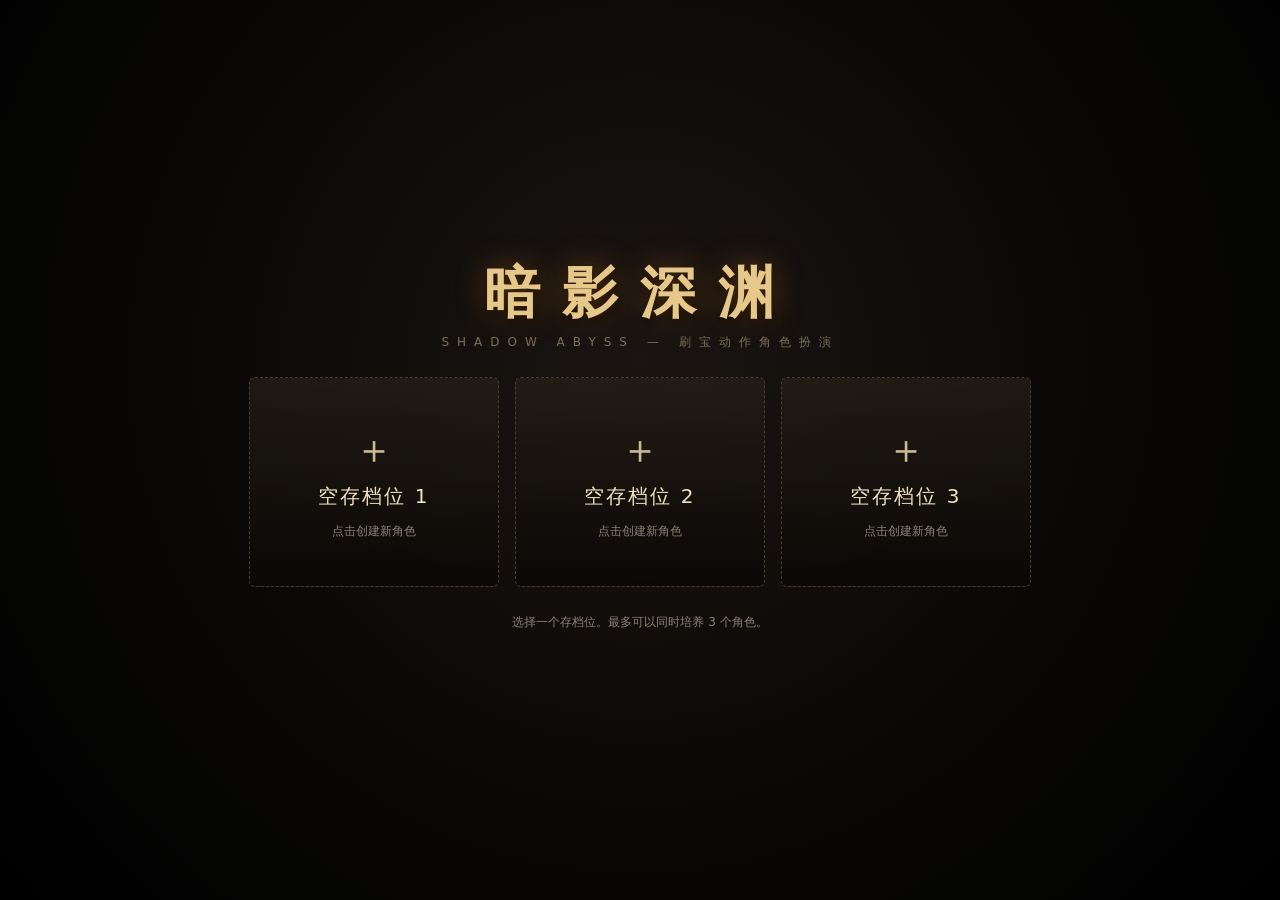
==== index.html @ 56e10347 "调整文件结构" ====
<!DOCTYPE html>
<html lang="zh-CN">
<head>
<meta charset="utf-8">
<meta name="viewport" content="width=device-width, initial-scale=1, user-scalable=no">
<title>暗影深渊 · Shadow Abyss</title>
<link rel="stylesheet" href="styles.css">
</head>
<body>
<div id="app">
  <canvas id="game"></canvas>

  <!-- ============ HUD ============ -->
  <div id="hud">
    <div id="topbar">
      <div class="tb-left">
        <span id="hud-difficulty" class="tag">普通</span>
        <span id="hud-floor">深渊 第 1 层</span>
      </div>
      <div class="tb-mid">
        <div id="objective">清除怪物以开启传送门 <b><span id="hud-killed">0</span>/<span id="hud-total">0</span></b></div>
        <div id="xpwrap"><div id="xpfill"></div><span id="xptext">Lv.1</span></div>
      </div>
      <div class="tb-right">
        <span id="hud-mlvl" class="tag dim">怪物等级 1</span>
        <span><i class="coin"></i><span id="gold-val">0</span></span>
      </div>
    </div>

    <div id="minimap-wrap">
      <canvas id="minimap" width="180" height="180"></canvas>
      <div id="minimap-label">M 地图</div>
    </div>

    <div id="buffbar"></div>

    <div id="bottom">
      <div class="orb orb-life" id="orb-life">
        <div class="orb-fill"></div>
        <div class="orb-gloss"></div>
        <div class="orb-text"><span class="v">100</span><span class="sep">/</span><span class="m">100</span></div>
      </div>

      <div id="centerbar">
        <div id="skillbar"></div>
        <div id="utilitybar">
          <button class="ubtn" data-act="potion" title="喝药水 [Q]"><span class="ico">🧪</span><span class="k">Q</span><span class="cnt" id="potion-count">3</span></button>
          <button class="ubtn" data-act="inventory" title="背包 [I]">背包<span class="k">I</span></button>
          <button class="ubtn" data-act="character" title="角色 [C]">角色<span class="k">C</span></button>
          <button class="ubtn" data-act="vendor" title="商人 [V]">商人<span class="k">V</span></button>
          <button class="ubtn" data-act="craft" title="做装工坊 [G]（城镇）">工坊<span class="k">G</span></button>
          <button class="ubtn" data-act="stash" title="仓库 [K]（城镇）">仓库<span class="k">K</span></button>
          <button class="ubtn" data-act="town" title="城镇建设 [B]（城镇）">城镇<span class="k">B</span></button>
          <button class="ubtn" data-act="settings" title="设置 [O]">设置<span class="k">O</span></button>
          <button class="ubtn" data-act="help" title="帮助 [H]">帮助<span class="k">H</span></button>
        </div>
      </div>

      <div class="orb orb-mana" id="orb-mana">
        <div class="orb-fill"></div>
        <div class="orb-gloss"></div>
        <div class="orb-text"><span class="v">60</span><span class="sep">/</span><span class="m">60</span></div>
      </div>
    </div>

    <div id="log"></div>
  </div>

  <!-- ============ 面板 ============ -->
  <div id="panels">
    <!-- 背包 -->
    <section class="panel" id="panel-inventory" hidden>
      <header><h2>背包</h2><button class="close" data-close="panel-inventory">✕</button></header>
      <div class="pbody inv-body">
        <div class="col-equip">
          <div class="doll" id="equip-doll"></div>
          <div class="mini-stats" id="mini-stats"></div>
        </div>
        <div class="col-inv">
          <div class="grid" id="inv-grid"></div>
          <footer class="inv-foot">
            <span>金币 <b id="inv-gold">0</b></span>
            <button class="btn" id="btn-sort">整理</button>
            <button class="btn" id="btn-sell-junk">出售白装</button>
            <button class="btn" id="btn-sell-magic">出售魔法及以下</button>
          </footer>
        </div>
      </div>
    </section>

    <!-- 角色 -->
    <section class="panel" id="panel-character" hidden>
      <header><h2>角色</h2><button class="close" data-close="panel-character">✕</button></header>
      <div class="pbody char-body">
        <div class="col-attrs">
          <h3>属性点 <b id="pts-attr">0</b></h3>
          <div id="attr-list"></div>
          <div class="derived" id="derived-list"></div>
        </div>
        <div class="col-skills">
          <h3>技能点 <b id="pts-skill">0</b></h3>
          <div id="skill-list"></div>
        </div>
      </div>
    </section>

    <!-- 商店 -->
    <section class="panel" id="panel-vendor" hidden>
      <header><h2>流浪商人 · 加兹</h2><button class="close" data-close="panel-vendor">✕</button></header>
      <div class="pbody vendor-body">
        <div class="col-buy">
          <h3>购买</h3>
          <div id="vendor-list" class="vlist"></div>
          <p class="hint">赌一把：随机稀有装备，等级随当前层数提升。</p>
        </div>
        <div class="col-sell">
          <h3>出售（点击物品出售）</h3>
          <div id="vendor-inv" class="grid small"></div>
        </div>
      </div>
    </section>

    <!-- 帮助 -->
    <section class="panel" id="panel-help" hidden>
      <header><h2>操作与玩法</h2><button class="close" data-close="panel-help">✕</button></header>
      <div class="pbody help-body">
        <div class="help-cols">
          <div>
            <h3>操作</h3>
            <ul>
              <li><b>操作模式</b>可在设置（O）中切换，两套模式各有独立按键绑定。</li>
              <li><b>鼠标模式</b>：左键移动（按住可持续走位）· 右键普攻 · <b>1 2 3 4</b> 释放技能</li>
              <li><b>WASD 模式</b>：<b>W A S D</b> 移动 · 左键普攻（不移动）· 右键技能1 · <b>1 2 3</b> 释放技能 2/3/4</li>
              <li><b>Shift + 左键</b> 朝该方向普攻　<b>Ctrl + 左键</b> 强制移动到该点</li>
              <li><b>空格</b> 翻滚闪避（短暂无敌）</li>
              <li><b>Q / E</b> 喝生命 / 法力药水　<b>F</b> 拾取 / 与人交谈</li>
              <li><b>I / C / V / H</b> 背包 / 角色 / 商人 / 帮助　<b>M</b> 大地图　<b>O</b> 设置</li>
              <li><b>G</b> 做装工坊　<b>K</b> 仓库　<b>B</b> 城镇建设　<b>T</b> 往返城镇/深渊</li>
              <li><b>Esc</b> 暂停　按住 <b>Alt</b> 显示地面物品名</li>
              <li><b>Shift + 点击</b> 物品：快速装备 / 快速出售</li>
            </ul>
          </div>
          <div>
            <h3>玩法</h3>
            <ul>
              <li>营地南侧的 <b class="c-rare">深渊之门</b> 通往地牢；入口处的 <b class="c-magic">回城传送门</b> 按 <b>F</b> 把战利品带回城镇。</li>
              <li>击杀怪物填满进度条后，传送门开启，进入更深层；每 5 层是 <b class="c-boss">深渊领主</b>。</li>
              <li>装备稀有度：<span class="c-common">普通</span> → <span class="c-magic">魔法</span> → <span class="c-rare">稀有</span> → <span class="c-unique">暗金/传奇</span>。</li>
              <li>词缀档位：<b>T1 最强</b>（红）→ <b>T2</b>（粉）→ <b>T3-T4</b>（青）→ <b>T5-T6</b>（绿）→ <b>T7-T8 最弱</b>（灰）；同档内数值随物品等级继续增长。</li>
              <li><b>做装</b>：用晋升石 / 炼化石 / 混沌石 / 点金石等通货改造装备，详见工坊（G）。</li>
              <li>分解装备得到 <b class="c-magic">深渊残晶</b>，用于升级城镇建筑换取永久加成。</li>
              <li>死亡不会丢进度，但会损失 10% 金币并在本层入口复活。</li>
              <li>游戏有 <b>3 个存档位</b>，可同时培养不同角色。</li>
            </ul>
          </div>
        </div>
      </div>
    </section>

    <!-- 做装工坊 -->
    <section class="panel" id="panel-craft" hidden>
      <header><h2>秘法工坊 · 做装</h2><button class="close" data-close="panel-craft">✕</button></header>
      <div class="pbody craft-body">
        <div class="col-craft-left">
          <h3>物品栏 <span class="dim small">点击物品放上工作台</span></h3>
          <div id="craft-inv" class="grid small"></div>
          <h3>装备栏 <span class="dim small">身上的装备也能改造</span></h3>
          <div id="craft-gear" class="craft-gear"></div>
          <div class="craft-foot">
            <span id="craft-shards">深渊残晶 0</span>
            <span class="dim small">通货石数量会自动统计背包 + 仓库</span>
          </div>
        </div>
        <div class="col-craft-bench">
          <div class="bench" id="craft-bench"></div>
          <div id="craft-log" class="craft-log"></div>
        </div>
      </div>
    </section>

    <!-- 铁匠铺 -->
    <section class="panel" id="panel-blacksmith" hidden>
      <header><h2>铁匠铺 · 分解与锻造</h2><button class="close" data-close="panel-blacksmith">✕</button></header>
      <div class="pbody bs-body">
        <div class="bs-head">
          <span>深渊残晶 <b id="bs-shards">0</b></span>
          <span class="dim small" id="bs-bonus"></span>
          <button class="btn" id="btn-salvage-junk">分解所有白装</button>
          <button class="btn" id="btn-salvage-magic">分解魔法及以下</button>
          <button class="btn" id="btn-bs-town">城镇建设 [B]</button>
        </div>
        <div id="bs-list" class="vlist"></div>
      </div>
    </section>

    <!-- 仓库 -->
    <section class="panel" id="panel-stash" hidden>
      <header><h2>仓库</h2><button class="close" data-close="panel-stash">✕</button></header>
      <div class="pbody stash-body">
        <div class="tabs">
          <button class="tab on" data-tab="items">物品仓库</button>
          <button class="tab" data-tab="currency">通货与宝石（跨存档共享）</button>
        </div>
        <div id="stash-page-items">
          <div class="stash-cols">
            <div class="col-stash">
              <h3>背包 <span class="dim small">（点击存入仓库 · Shift 全部存入）</span></h3>
              <div id="stash-inv" class="grid small"></div>
            </div>
            <div class="col-stash">
              <h3>仓库 <span class="dim small" id="stash-cap"></span></h3>
              <div id="stash-grid" class="grid small"></div>
            </div>
          </div>
        </div>
        <div id="stash-page-currency" hidden>
          <div class="shared-head">
            <span id="shared-summary" class="small"></span>
            <button class="btn" id="btn-deposit-all">快速存入背包里的全部通货与宝石</button>
          </div>
          <p class="hint">共享仓库与角色存档分开保存：<b>所有存档位共用</b>，每种最多 9999 个。左键取出 1 个，<b>Shift + 左键</b> 取出一整叠。</p>
          <h3>通货石</h3>
          <div id="shared-orbs" class="shared-grid"></div>
          <h3>宝石</h3>
          <div id="shared-gems" class="shared-grid"></div>
        </div>
      </div>
    </section>

    <!-- 珠宝匠 -->
    <section class="panel" id="panel-jeweler" hidden>
      <header><h2>珠宝匠 · 凯</h2><button class="close" data-close="panel-jeweler">✕</button></header>
      <div class="pbody jeweler-body">
        <div class="jewel-left">
          <div class="jeweler-head">
            <span id="jewel-summary" class="small"></span>
            <button class="btn" id="btn-gem-all">一键合成全部</button>
          </div>
          <p class="hint">每行一种宝石，5 个格子对应 5 个品质：<b>3 颗同种同品质 → 1 颗更高品质</b>。带 <b>合成 →</b> 标记的格子点击即可合成。</p>
          <div id="jeweler-list" class="jewel-list"></div>
        </div>
        <div class="jewel-right">
          <div class="jeweler-head">
            <span class="small">已镶嵌的宝石 <b id="gem-pull-count"></b></span>
            <button class="btn" id="btn-gem-pull-all">全部取下</button>
          </div>
          <p class="hint">点击宝石即可从装备上取下，放回背包。</p>
          <div id="gem-pull-list" class="pull-list"></div>
        </div>
      </div>
    </section>

    <!-- 城镇建设 -->
    <section class="panel" id="panel-town" hidden>
      <header><h2>城镇建设 · 余烬营地</h2><button class="close" data-close="panel-town">✕</button></header>
      <div class="pbody town-body">
        <div class="town-head">
          <span>金币 <b id="town-gold">0</b></span>
          <span>深渊残晶 <b id="town-shards">0</b></span>
          <span class="dim small">升级建筑可获得永久加成。分解装备（铁匠铺）是残晶的主要来源。</span>
        </div>
        <div id="town-buildings" class="blist"></div>
      </div>
    </section>

    <!-- 深渊之门（只负责进入深渊） -->
    <section class="panel" id="panel-rift" hidden>
      <header><h2>深渊之门</h2><button class="close" data-close="panel-rift">✕</button></header>
      <div class="pbody rift-body">
        <p class="hint" id="rift-info"></p>
        <div class="rift-pick">
          <button class="btn" id="rift-minus">− 10</button>
          <button class="btn" id="rift-minus1">− 1</button>
          <span id="rift-floor">第 1 层</span>
          <button class="btn" id="rift-plus1">+ 1</button>
          <button class="btn" id="rift-plus">+ 10</button>
          <button class="btn big" id="rift-enter">进入深渊</button>
        </div>
        <div id="rift-diff" class="dim small"></div>
        <p class="hint dim">想重新分配属性 / 被动 / 技能点，去找城里的<b class="c-rare">深渊向导 · 塞拉</b>。</p>
      </div>
    </section>

    <!-- 深渊向导（只负责洗点） -->
    <section class="panel" id="panel-respec" hidden>
      <header><h2>深渊向导 · 塞拉</h2><button class="close" data-close="panel-respec">✕</button></header>
      <div class="pbody respec-body">
        <div class="guide-say" id="guide-say"></div>
        <div class="rs-head">
          <span>金币 <b id="rs-gold">0</b></span>
          <span>深渊残晶 <b id="rs-shards">0</b></span>
          <span class="dim small">费用随人物等级增长；被动与技能还随「已投入的点数」增长（装备给的技能等级不计入）。</span>
        </div>
        <div class="rs-sub">属性点</div>
        <div id="rs-attr" class="rs-box"></div>
        <div class="rs-sub">被动天赋</div>
        <div id="rs-passives" class="rs-box"></div>
        <div class="rs-sub">技能</div>
        <div id="rs-skills" class="rs-box"></div>
      </div>
    </section>

    <!-- 技能强化窗口 -->
    <section class="panel wide" id="panel-skill" hidden>
      <header><h2 id="sk-title">技能</h2><button class="close" data-close="panel-skill">✕</button></header>
      <div class="pbody skill-body">
        <div class="sk-head">
          <div class="sk-bigicon" id="sk-icon">✦</div>
          <div class="sk-headinfo">
            <div class="sk-hname" id="sk-name"></div>
            <div class="sk-hsub" id="sk-sub"></div>
            <div class="sk-hdesc" id="sk-desc"></div>
            <div class="sk-hstats" id="sk-hstats"></div>
          </div>
          <div class="sk-headctl">
            <button class="btn big" id="sk-add">+1 点</button>
            <div class="dim small">分支 5 / 10 / 15 / 20 / 25 级解锁<br>同档位只能选一个，换分支需洗点</div>
          </div>
        </div>
        <div class="sk-treewrap"><div class="sk-tree" id="sk-tree"></div></div>
        <div class="sk-foot" id="sk-detail"></div>
      </div>
    </section>

    <!-- 设置 -->
    <section class="panel" id="panel-settings" hidden>
      <header><h2>设置</h2><button class="close" data-close="panel-settings">✕</button></header>
      <div class="pbody settings-body">
        <h3>操作模式</h3>
        <div id="mode-pick" class="mode-pick"></div>
        <p class="hint" id="mode-desc"></p>
        <h3>按键绑定 <span class="dim small" id="bind-mode-label"></span></h3>
        <p class="hint">点击按键按钮后按下新按键即可改键；<b>Delete</b> 清除绑定，<b>Esc</b> 放弃修改。同一按键在同模式下只会保留一个动作。</p>
        <div id="bind-list" class="bind-list"></div>
        <p class="hint" id="bind-warn" style="color:#ff8f8f"></p>
        <div class="settings-foot">
          <button class="btn" id="btn-bind-reset">恢复默认按键</button>
          <button class="btn" id="btn-sound">音效：开</button>
        </div>
      </div>
    </section>

    <!-- 暂停 -->
    <section class="panel center" id="panel-menu" hidden>
      <header><h2 id="menu-title">暂停</h2></header>
      <div class="pbody menu-body">
        <p id="menu-sub" class="dim"></p>
        <div class="menu-btns">
          <button class="btn big" id="btn-resume">继续游戏</button>
          <button class="btn big" id="btn-menu-settings">游戏设置</button>
          <button class="btn big" id="btn-save">保存进度</button>
          <button class="btn big" id="btn-slots">返回存档列表</button>
          <button class="btn big danger" id="btn-reset">删除本存档</button>
        </div>
        <div id="menu-record" class="dim small"></div>
        <div class="ver-line" id="menu-version"></div>
      </div>
    </section>

    <!-- 升级 -->
    <div id="levelup-toast" hidden><b>等级提升！</b><span id="levelup-sub"></span></div>
  </div>

  <!-- 起始界面 -->
  <div id="start-screen">
    <div class="ss-inner">
      <h1>暗影深渊</h1>
      <p class="ss-sub">SHADOW ABYSS — 刷宝动作角色扮演</p>
      <div id="slot-list" class="slot-list"></div>
      <div id="class-pick" hidden></div>
      <div class="ss-foot">
        <button class="btn" id="btn-back-slots" hidden>← 返回存档列表</button>
        <p class="hint dim" id="ss-hint">选择一个存档位开始你的冒险。</p>
        <p class="ver-line" id="ss-version"></p>
      </div>
    </div>
  </div>

  <div id="tooltip" hidden></div>
  <div id="held-gem" hidden></div>
  <div id="held-orb" hidden></div>
  <div id="ctxmenu" hidden></div>
  <div id="fatal" hidden></div>
</div>

<script src="js/core.js"></script>
<script src="js/data.js"></script>
<script src="js/loot.js"></script>
<script src="js/stats.js"></script>
<script src="js/dungeon.js"></script>
<script src="js/town.js"></script>
<script src="js/combat.js"></script>
<script src="js/entities.js"></script>
<script src="js/render.js"></script>
<script src="js/ui.js"></script>
<script src="js/game.js"></script>
<script src="js/main.js"></script>
</body>
</html>
---- styles.css ----
/* ================= 暗影深渊 · 样式 ================= */
:root{
  --gold:#c8a45c;
  --gold-dim:#7d6533;
  --stone:#1a1613;
  --stone-2:#241f19;
  --stone-3:#100d0b;
  --parch:#cbb894;
  --red:#a3242a;
  --blue:#28518f;
  --c-common:#d6d2cc;
  --c-magic:#7f9dff;
  --c-rare:#ffe45c;
  --c-unique:#d98b2b;
  --hp:#b31f26;
  --mp:#2b56a8;
}
*{box-sizing:border-box}
html,body{margin:0;padding:0;height:100%;overflow:hidden;background:#000;}
body{
  font-family:"Noto Sans SC","PingFang SC","Microsoft YaHei",system-ui,sans-serif;
  color:var(--parch);
  user-select:none;
  -webkit-font-smoothing:antialiased;
}
#app{position:fixed;inset:0;overflow:hidden;}
canvas#game{position:absolute;inset:0;width:100%;height:100%;display:block;background:#050505;cursor:crosshair;}
b{color:#f0e2c0;font-weight:600}
.dim{color:#8c8272}
.small{font-size:11px}
.hint{font-size:12px;line-height:1.6;color:#8c8272}
.c-common{color:var(--c-common)} .c-magic{color:var(--c-magic)}
.c-rare{color:var(--c-rare)} .c-unique{color:var(--c-unique)}
.c-boss{color:#ff6b4a}
.hidden{display:none!important}

/* ================= HUD ================= */
#hud{position:absolute;inset:0;pointer-events:none;font-size:13px}
#hud button{pointer-events:auto}

#topbar{
  position:absolute;top:0;left:0;right:0;height:44px;display:flex;align-items:center;
  justify-content:space-between;padding:0 14px;
  background:linear-gradient(180deg,rgba(8,7,6,.92),rgba(8,7,6,.55) 70%,transparent);
  text-shadow:0 1px 2px #000;
}
.tb-left,.tb-right{display:flex;align-items:center;gap:10px;min-width:190px}
.tb-right{justify-content:flex-end}
.tb-mid{flex:1;max-width:520px;text-align:center}
#objective{font-size:12px;color:#9c9282}
.tag{
  border:1px solid var(--gold-dim);background:rgba(0,0,0,.5);border-radius:3px;
  padding:1px 7px;font-size:11px;color:var(--gold);letter-spacing:1px;
}
#hud-floor{color:#e8d9b6;letter-spacing:1px}
#xpwrap{
  position:relative;height:14px;margin-top:4px;background:rgba(0,0,0,.6);
  border:1px solid #3a3129;border-radius:2px;overflow:hidden;
}
#xpfill{position:absolute;inset:0;width:0%;background:linear-gradient(180deg,#6d5cc4,#3d2f80);transition:width .18s}
#xptext{position:absolute;inset:0;line-height:12px;font-size:10px;text-align:center;color:#dcd2ff;text-shadow:0 1px 2px #000}
.coin{display:inline-block;width:9px;height:9px;border-radius:50%;background:radial-gradient(circle at 35% 30%,#ffe9a8,#c99a24);margin-right:5px;box-shadow:0 0 4px #a67d1d}

/* 小地图 */
#minimap-wrap{
  position:absolute;top:52px;right:12px;border:2px solid #3b3128;border-radius:4px;
  background:rgba(4,3,3,.82);box-shadow:0 4px 18px #000 inset,0 2px 10px rgba(0,0,0,.7);
}
#minimap{display:block;border-radius:2px}
#minimap.big{width:420px!important;height:420px!important}
#minimap-label{font-size:10px;text-align:center;color:#6f6656;padding:1px 0 2px;letter-spacing:2px}

/* buff */
#buffbar{position:absolute;top:236px;right:14px;display:flex;flex-direction:column;gap:5px;align-items:flex-end}
.buff{
  display:flex;align-items:center;gap:6px;background:rgba(10,8,6,.8);border:1px solid #4a3d2b;
  border-radius:3px;padding:3px 8px;font-size:11px;color:#d9c391;min-width:96px;justify-content:space-between;
}
.buff .t{color:#8fd6ff}
.buff.bad{border-color:#6b2320}
.buff.bad .t{color:#ff9a8a}

/* 底部 */
#bottom{
  position:absolute;bottom:0;left:0;right:0;height:150px;display:flex;align-items:flex-end;
  justify-content:center;gap:16px;padding-bottom:8px;
  background:linear-gradient(0deg,rgba(0,0,0,.75),transparent 85%);
}
.orb{
  position:relative;width:118px;height:118px;border-radius:50%;overflow:hidden;
  border:3px solid #2b241c;box-shadow:0 0 0 2px #0b0908,0 6px 22px rgba(0,0,0,.85),inset 0 0 24px #000;
  background:radial-gradient(circle at 50% 40%,#191512,#070605);
}
.orb-fill{position:absolute;left:0;right:0;bottom:0;height:100%;transition:height .16s linear}
.orb-life .orb-fill{background:radial-gradient(circle at 50% 70%,#ef4b3f,#8e1113 60%,#4a0708)}
.orb-mana .orb-fill{background:radial-gradient(circle at 50% 70%,#5da2ff,#1c3f8c 60%,#0a1738)}
.orb-gloss{
  position:absolute;inset:0;border-radius:50%;
  background:radial-gradient(circle at 34% 22%,rgba(255,255,255,.30),transparent 46%),
             radial-gradient(circle at 50% 120%,rgba(0,0,0,.6),transparent 60%);
}
.orb-text{position:absolute;inset:0;display:flex;align-items:center;justify-content:center;gap:2px;
  font-size:15px;font-weight:600;color:#f6e6c7;text-shadow:0 2px 3px #000,0 0 8px #000}
.orb-text .sep{opacity:.5;font-size:11px}

#centerbar{display:flex;flex-direction:column;align-items:center;gap:8px;padding-bottom:12px}
#skillbar{display:flex;gap:6px;pointer-events:auto}
#minimap-wrap{pointer-events:auto}
.slot{
  position:relative;width:52px;height:52px;border:2px solid #3d332a;border-radius:4px;
  background:linear-gradient(180deg,#231d18,#100c09);display:flex;align-items:center;justify-content:center;
  font-size:22px;color:#c8bda6;box-shadow:0 3px 10px rgba(0,0,0,.7),inset 0 1px 0 rgba(255,255,255,.05);
  cursor:pointer;overflow:hidden;
}
.slot:hover{border-color:var(--gold)}
.slot.locked{filter:grayscale(1) brightness(.5)}
.slot .key{position:absolute;left:2px;top:0;font-size:10px;color:#8b7f68}
.slot .cost{position:absolute;right:3px;bottom:1px;font-size:10px;color:#7fb8ff}
.slot .lvl{position:absolute;right:3px;top:0;font-size:10px;color:var(--gold)}
.slot .cd{position:absolute;inset:0;background:rgba(0,0,0,.68);display:flex;align-items:flex-end;justify-content:center}
.slot .cd i{width:100%;background:rgba(120,180,255,.18);display:block}
.slot .cdtxt{position:absolute;inset:0;display:flex;align-items:center;justify-content:center;font-size:14px;color:#fff;text-shadow:0 1px 3px #000}
.slot.flash{animation:slotflash .3s}
@keyframes slotflash{0%{box-shadow:0 0 0 3px #ffe9a8}100%{box-shadow:none}}
.slot.ready-glow{border-color:#8f7a3f}

#utilitybar{display:flex;gap:6px}
.ubtn{
  position:relative;background:linear-gradient(180deg,#241e18,#120e0b);color:#c9bda2;border:1px solid #3d332a;
  border-radius:3px;padding:4px 9px;font-size:12px;font-family:inherit;cursor:pointer;
}
.ubtn:hover{border-color:var(--gold);color:#f0e2c0}
.ubtn .k{font-size:9px;color:#8b7f68;margin-left:5px}
.ubtn .ico{font-size:14px}
.ubtn .cnt{position:absolute;right:-4px;top:-6px;background:#2a2118;border:1px solid var(--gold-dim);
  border-radius:8px;font-size:10px;padding:0 4px;color:#ffe9a8}
.ubtn.active{border-color:var(--gold);color:#ffe9a8}

#log{position:absolute;left:14px;bottom:160px;width:330px;font-size:12px;line-height:1.5;text-shadow:0 1px 2px #000}
#log div{margin-bottom:2px;opacity:0;animation:fadein .2s forwards}
#log div.fade{opacity:.65;transition:opacity 1s}
@keyframes fadein{to{opacity:1}}

/* ================= 面板 ================= */
#panels{position:absolute;inset:0;pointer-events:none}
.panel{
  position:absolute;pointer-events:auto;background:
    linear-gradient(180deg,#231d17 0%,#191410 55%,#120e0b 100%);
  border:2px solid #4a3c2a;border-radius:5px;
  box-shadow:0 0 0 1px #0a0806,0 18px 50px rgba(0,0,0,.85),inset 0 1px 0 rgba(255,255,255,.04);
}
.panel::before{
  content:"";position:absolute;inset:3px;border:1px solid rgba(200,164,92,.18);border-radius:3px;pointer-events:none;
}
#panel-inventory{left:50%;top:52%;transform:translate(-50%,-50%);width:790px;max-width:96vw}
#panel-character{left:50%;top:50%;transform:translate(-50%,-50%);width:680px;max-width:96vw}
#panel-vendor{left:50%;top:50%;transform:translate(-50%,-50%);width:760px;max-width:96vw}
#panel-help{left:50%;top:50%;transform:translate(-50%,-50%);width:720px;max-width:96vw}
#panel-menu{left:50%;top:50%;transform:translate(-50%,-50%);width:360px;text-align:center}
.panel header{
  display:flex;align-items:center;justify-content:space-between;padding:8px 12px;
  border-bottom:1px solid #3a2f22;background:linear-gradient(180deg,rgba(200,164,92,.10),transparent);
}
.panel h2{margin:0;font-size:15px;letter-spacing:3px;color:var(--gold);font-weight:600}
.panel h3{margin:0 0 8px;font-size:13px;color:#d8c79f;letter-spacing:1px;font-weight:600}
.panel h3 b{color:#ffe9a8}
.panel .close{
  background:none;border:1px solid #4a3c2a;color:#9c8f77;border-radius:3px;cursor:pointer;
  width:22px;height:22px;line-height:1;font-size:12px;
}
.panel .close:hover{border-color:var(--red);color:#ffb3ae}
.pbody{padding:12px;max-height:74vh;overflow:auto}
.pbody::-webkit-scrollbar{width:9px}
.pbody::-webkit-scrollbar-track{background:#0d0b09}
.pbody::-webkit-scrollbar-thumb{background:#3d332a;border-radius:4px}

.inv-body{display:flex;gap:14px}
.col-equip{width:250px;flex:none}
.col-inv{flex:1;min-width:0}
.grid{display:grid;grid-template-columns:repeat(10,1fr);gap:3px}
.grid.small{grid-template-columns:repeat(8,1fr)}
.cell{
  position:relative;aspect-ratio:1/1;background:linear-gradient(180deg,#1b1611,#0e0b09);
  border:1px solid #332b22;border-radius:3px;display:flex;align-items:center;justify-content:center;
  font-size:17px;cursor:pointer;overflow:hidden;
}
.cell:hover{border-color:var(--gold);background:#2a2219}
.cell.upgrade:hover,.cell.cant-equip:hover{border-color:var(--gold)}
.cell.empty{cursor:default}
.cell.empty:hover{border-color:#332b22;background:linear-gradient(180deg,#1b1611,#0e0b09)}
.cell .q{border-color:rgba(255,255,255,.08)}
.cell.r-common{box-shadow:inset 0 0 0 1px rgba(214,210,204,.35)}
.cell.r-magic{box-shadow:inset 0 0 0 1px rgba(127,157,255,.5);background:linear-gradient(180deg,#161a28,#0b0e17)}
.cell.r-rare{box-shadow:inset 0 0 0 1px rgba(255,228,92,.5);background:linear-gradient(180deg,#241f10,#131007)}
.cell.r-unique{box-shadow:inset 0 0 0 1px rgba(217,139,43,.65);background:linear-gradient(180deg,#2a1a0c,#170d05)}
/* 孔位标识：装备图标下方的菱形，一个孔一颗，无孔不显示 */
.sockets{display:flex;gap:3px;align-items:flex-end}
.cell .sockets{position:absolute;bottom:1px;left:0;right:0;justify-content:center}
/* 双手武器最多 8 孔：上面 4 颗、下面 4 颗，夹住图标 */
.cell .sockets.top{bottom:auto;top:1px}
.sockets i{
  width:6px;height:6px;display:block;flex:none;
  background:#241f19;border:1px solid #7a6845;border-radius:1px;
  transform:rotate(45deg);
}
.sockets i.filled{
  border-color:#f0e2c0;
  background:radial-gradient(circle at 32% 28%,#ffffff,#e0a92c);
  box-shadow:0 0 4px rgba(255,220,140,.75);
}
.cell .cnt{position:absolute;right:2px;bottom:0;font-size:10px;color:#ffe9a8;text-shadow:0 1px 2px #000}
/* 装备后评分提升：右上角绿色向上三角 */
.cell .up-mark{
  position:absolute;right:1px;top:0;font-size:11px;line-height:1.1;color:#5ef06a;
  text-shadow:0 0 5px rgba(0,0,0,.95),0 1px 2px #000;pointer-events:none;
}
.cell.upgrade{border-color:#2f6b34}
/* 等级 / 属性不足，无法穿戴：红色边框 */
.cell.cant-equip{
  border-color:#c0342f;
  box-shadow:inset 0 0 0 1px rgba(255,80,80,.85),0 0 7px rgba(190,40,40,.35);
}
.cell.cant-equip .up-mark{display:none}
.inv-foot{display:flex;align-items:center;gap:8px;margin-top:10px;font-size:12px}
.inv-foot b{color:#ffe9a8}
.btn{
  background:linear-gradient(180deg,#2c2419,#1a140f);border:1px solid #4a3c2a;color:#cbb894;border-radius:3px;
  padding:5px 12px;font-size:12px;font-family:inherit;cursor:pointer;letter-spacing:1px;
}
.btn:hover{border-color:var(--gold);color:#ffe9a8}
.btn.big{padding:9px 18px;font-size:13px}
.btn.danger:hover{border-color:var(--red);color:#ffb3ae}
.btn[disabled]{opacity:.4;cursor:default}

/* 装备栏 */
.doll{display:grid;grid-template-columns:repeat(2,1fr);gap:5px;margin-bottom:12px}
.slot-equip{
  position:relative;height:44px;border:1px solid #332b22;border-radius:3px;
  background:linear-gradient(180deg,#1b1611,#0e0b09);display:flex;align-items:center;gap:7px;padding:0 7px;
  cursor:pointer;font-size:18px;
}
.slot-equip:hover{border-color:var(--gold)}
.slot-equip.empty .nm{color:#6f6656}
/* 已穿戴装备也显示孔位菱形（图标下方） */
.slot-equip .sockets{position:absolute;left:7px;bottom:3px}
.slot-equip .sockets.top{bottom:auto;top:3px}
.slot-equip .g{width:18px;text-align:center;flex:none}
.slot-equip .nm{font-size:11px;overflow:hidden;text-overflow:ellipsis;white-space:nowrap;flex:1}
.mini-stats{font-size:12px;line-height:1.75;color:#b8ab90}
.mini-stats .row{display:flex;justify-content:space-between;border-bottom:1px dashed rgba(200,164,92,.14)}
.mini-stats .row b{color:#e8dcbb}

/* 角色面板 */
.char-body{display:flex;gap:16px}
.col-attrs{width:300px;flex:none}
.col-skills{flex:1;min-width:0}
.attr-row{display:flex;align-items:center;gap:8px;padding:4px 0;border-bottom:1px dashed rgba(200,164,92,.12)}
.attr-row .an{width:52px;color:#d8c79f}
.attr-row .av{width:46px;text-align:right;color:#ffe9a8}
.attr-row .ad{flex:1;font-size:11px;color:#8c8272}
.attr-row button{
  width:22px;height:22px;background:#2c2419;border:1px solid #4a3c2a;color:#ffe9a8;border-radius:3px;cursor:pointer;
  font-family:inherit;line-height:1;
}
.attr-row button:hover{border-color:var(--gold);background:#3a2f1f}
.attr-row button[disabled]{opacity:.35;cursor:default}
.derived{margin-top:12px;font-size:12px;line-height:1.85;color:#b8ab90}
.derived .row{display:flex;justify-content:space-between;border-bottom:1px dashed rgba(200,164,92,.14)}
.derived .row b{color:#e8dcbb}
.skill-row{
  display:flex;gap:9px;align-items:flex-start;padding:8px;border:1px solid #332b22;border-radius:4px;margin-bottom:6px;
  background:rgba(0,0,0,.25);
}
.skill-row.locked{opacity:.5}
.skill-row .si{width:38px;height:38px;flex:none;border:1px solid #4a3c2a;border-radius:4px;
  display:flex;align-items:center;justify-content:center;font-size:20px;background:#191410}
.skill-row .sd{flex:1;min-width:0}
.skill-row .sn{color:#e8dcbb;font-size:13px}
.skill-row .sn .lv{color:var(--gold);font-size:11px;margin-left:6px}
.skill-row .sx{font-size:11px;color:#8c8272;line-height:1.5}
.skill-row button{align-self:center}
.skill-row.clickable{cursor:pointer}
.skill-row.clickable:hover{border-color:rgba(200,164,92,.55);background:rgba(200,164,92,.07)}
.skill-row .sbr{
  align-self:center;flex:none;text-align:right;font-size:11px;color:#8c8272;
  display:flex;flex-direction:column;gap:3px;min-width:96px;
}
.skill-row .sbr .sgo{color:var(--gold);font-size:10px}

/* ============================================================
 *  技能强化窗口
 * ============================================================ */
.skill-body{display:flex;flex-direction:column;gap:10px}
.sk-head{display:flex;gap:14px;align-items:flex-start}
.sk-bigicon{
  width:58px;height:58px;flex:none;border:1px solid #4a3c2a;border-radius:50%;
  display:flex;align-items:center;justify-content:center;font-size:28px;background:#191410;
}
.sk-headinfo{flex:1;min-width:0}
.sk-hname{color:#ffe9a8;font-size:15px}
.sk-hname .lvbadge{font-size:11px;color:var(--gold);border:1px solid #4a3c2a;border-radius:3px;padding:0 5px;margin-left:5px}
.sk-hname .softcap{font-size:11px;color:#c07aff}
.sk-hsub{font-size:12px;color:#b8ab90;margin-top:3px}
.sk-hdesc{font-size:12px;color:#8c8272;margin-top:2px}
.sk-hstats{font-size:12px;color:#b8ab90;margin-top:5px}
.sk-hstats .skmods{margin-top:4px;font-size:11px;color:#8ce07a}
.sk-headctl{flex:none;text-align:right;font-size:11px;line-height:1.5}
.sk-treewrap{overflow:auto;border:1px solid #2b241c;border-radius:5px;background:rgba(0,0,0,.22)}
.sk-tree{position:relative;width:1000px;height:440px}
.sklines{position:absolute;left:0;top:0;pointer-events:none}
.sklines .bar{stroke:#5a4a34;stroke-width:7;stroke-linecap:round}
.sklines .tick{stroke:#4a3c2a;stroke-width:3}
.sklines .tick.on{stroke:#c8a45c}
.sklines .link{stroke:#3d3327;stroke-width:3}
.sklines .link.on{stroke:#8a6f3c}
.sklines .link.strong.on{stroke:#d98b2b}

.skn{
  position:absolute;border-radius:50%;border:2px solid #4a3c2a;background:#191410;
  display:flex;flex-direction:column;align-items:center;justify-content:center;
  color:#b8ab90;cursor:default;user-select:none;text-align:center;line-height:1.15;
  transition:transform .08s ease,border-color .12s ease;
}
.skn .ico{font-size:19px}
.skn .cap{font-size:10px;padding:0 3px;max-width:100%;overflow:hidden;text-overflow:ellipsis;white-space:nowrap}
.skn .lvl{position:absolute;bottom:-9px;font-size:9px;color:#7d7360;background:#191410;padding:0 4px;border-radius:6px;border:1px solid #3a3126}
.skn.skill-self{background:#221a12;border-color:#8a6f3c}
.skn.skill-self .ico{font-size:30px}
.skn.skill-self .cap{color:#ffe9a8;font-size:11px}
.skn.skill-self.owned{border-color:var(--gold);box-shadow:0 0 12px rgba(200,164,92,.35)}
.skn.br.open{border-color:#6d7f9c;cursor:pointer;color:#cfe0f5}
.skn.br.open:hover{transform:scale(1.07);border-color:#8fd6ff;box-shadow:0 0 12px rgba(143,214,255,.35)}
.skn.br.on{border-color:#8ce07a;color:#e8ffe0;background:#16210f;box-shadow:0 0 12px rgba(140,224,122,.35)}
.skn.br.blocked{opacity:.42}
.skn.br.locked{opacity:.34;border-style:dashed}
.skn.br.dormant{border-color:#a8452f;color:#ffb0a0;background:#22100c;border-style:dashed}
.skn.br.strong{font-weight:600}
.skn.br.strong .lvl{color:#d98b2b;border-color:#6b4a1c}
.skn.br.strong.open{border-color:#b0722c}
.skn.br.strong.on{border-color:#ffb861;box-shadow:0 0 16px rgba(217,139,43,.45)}
.sktick{
  position:absolute;width:32px;height:22px;line-height:22px;text-align:center;font-size:12px;
  color:#7d7360;background:#191410;border-radius:3px;
}
.sktick.on{color:#ffe9a8}
.sktick.strong{color:#d98b2b;font-weight:600}
.sk-foot{
  min-height:66px;border:1px solid #332b22;border-radius:5px;padding:8px 10px;background:rgba(0,0,0,.25);font-size:12px;
}
.sk-foot .skd-hd{color:#ffe9a8;font-size:13px;display:flex;align-items:center;gap:8px;flex-wrap:wrap}
.sk-foot .skd-tier{font-size:10px;color:#9c8f77;border:1px solid #4a3c2a;border-radius:3px;padding:0 4px}
.sk-foot .skd-tier.strong{color:#ffb861;border-color:#7a4a1c}
.sk-foot .skd-state{font-size:10px;border-radius:3px;padding:0 5px;border:1px solid #4a3c2a;color:#9c8f77}
.sk-foot .skd-state.s-on{color:#8ce07a;border-color:#2f5f2a}
.sk-foot .skd-state.s-open{color:#8fd6ff;border-color:#33507f}
.sk-foot .skd-state.s-blocked{color:#c9b98f}
.sk-foot .skd-state.s-dormant{color:#ff8f8f;border-color:#7a2c2c}
.sk-foot .skd-body{margin-top:6px;display:flex;flex-wrap:wrap;gap:6px}
.sk-foot .skd-mod{
  font-size:11px;color:#8ce07a;border:1px solid #2f5f2a;background:rgba(140,224,122,.08);
  border-radius:3px;padding:1px 6px;
}
.sk-foot .skd-note{margin-top:7px;font-size:11px}

/* 提示框里的分支一览 */
#tooltip .tbranch{align-items:center}
#tooltip .tbranch .btier{
  width:20px;height:16px;line-height:16px;text-align:center;font-size:10px;flex:none;margin-right:6px;
  border:1px solid #4a3c2a;border-radius:3px;color:#9c8f77;
}
#tooltip .tbranch.on .btier{color:#8ce07a;border-color:#2f5f2a}
#tooltip .tbranch.on .bname{color:#8ce07a}
#tooltip .tbranch.open .btier{color:#8fd6ff;border-color:#33507f}
#tooltip .tbranch.locked{opacity:.55}
#tooltip .tbranch.dormant .btier{color:#ff8f8f;border-color:#7a2c2c}

/* 洗点 */
.guide-say{
  border:1px solid rgba(192,122,255,.3);border-radius:5px;padding:10px 12px;margin-bottom:12px;
  background:linear-gradient(180deg,rgba(192,122,255,.10),rgba(0,0,0,.25));
}
.guide-say .gs-name{color:#c07aff;font-size:12px;letter-spacing:2px;margin-bottom:6px}
.guide-say .gs-lines p{margin:0 0 6px;font-size:12.5px;line-height:1.7;color:#d8c9e8}
.guide-say .gs-lines.short p{margin-bottom:2px;color:#b8ab90}
.guide-say .gs-foot{display:flex;align-items:center;justify-content:center;gap:10px;margin-top:8px}
.guide-say .gs-page{font-size:11px;color:#8c8272;letter-spacing:1px}
.guide-say .btn{margin-top:0}
.respec-body{text-align:center}
.rs-head{display:flex;align-items:center;justify-content:center;gap:14px;flex-wrap:wrap;font-size:12px;color:#b8ab90;margin:6px 0 10px}
.rs-head b{color:#ffe9a8}
.rs-sub{text-align:left;font-size:12px;color:var(--gold);margin:12px 0 5px;border-bottom:1px solid rgba(200,164,92,.18);padding-bottom:3px}
.rs-box{display:flex;flex-direction:column;gap:6px;text-align:left}
.rs-line{
  display:flex;align-items:center;gap:10px;font-size:12px;padding:7px 9px;border:1px solid #332b22;border-radius:4px;
  background:rgba(0,0,0,.25);
}
.rs-line .rs-n{width:132px;flex:none;color:#e8dcbb}
.rs-line .rs-d{flex:1;min-width:0;color:#b8ab90}
.rs-line .rs-d b{color:#ffe9a8}
.rs-line .rs-c{flex:none;color:#b8ab90;font-size:11px}
.rs-line .rs-c .shard{color:#9fe8ff}
.rs-line button{flex:none}

/* 商店 */
.vendor-body{display:flex;gap:14px}
.col-buy{width:330px;flex:none}
.col-sell{flex:1;min-width:0}
.vlist{display:flex;flex-direction:column;gap:6px}
.vitem{
  display:flex;align-items:center;gap:9px;padding:7px 9px;border:1px solid #332b22;border-radius:4px;
  background:rgba(0,0,0,.25);cursor:pointer;font-size:12px;
}
.vitem:hover{border-color:var(--gold);background:rgba(200,164,92,.08)}
.vitem .vi{font-size:19px;width:24px;text-align:center}
.vitem .vn{flex:1}
.vitem .vp{color:#ffe9a8}
.vitem[disabled]{opacity:.45;cursor:default}

.help-cols{display:flex;gap:20px;font-size:12.5px;line-height:1.9}
.help-cols>div{flex:1}
.help-cols ul{margin:0;padding-left:18px}
.help-cols li{margin-bottom:3px}
.menu-body{padding:16px}
.menu-btns{display:flex;flex-direction:column;gap:9px}
#menu-record{margin-top:12px;line-height:1.7}

#levelup-toast{
  position:absolute;left:50%;top:26%;transform:translateX(-50%);text-align:center;pointer-events:none;
  animation:lvl 2.2s ease-out forwards;
}
#levelup-toast b{display:block;font-size:28px;color:#ffe9a8;letter-spacing:6px;text-shadow:0 0 18px #ffb43c,0 3px 6px #000}
#levelup-toast span{font-size:13px;color:#cbb894}
@keyframes lvl{0%{opacity:0;transform:translateX(-50%) scale(.7)}18%{opacity:1;transform:translateX(-50%) scale(1.05)}
  70%{opacity:1}100%{opacity:0;transform:translateX(-50%) scale(1) translateY(-24px)}}

/* ================= 提示与菜单 ================= */
#tooltip{
  position:absolute;z-index:60;pointer-events:none;max-width:330px;padding:9px 11px;font-size:12px;line-height:1.6;
  background:linear-gradient(180deg,rgba(16,13,10,.98),rgba(9,7,6,.98));
  border:1px solid #5a4a30;border-radius:4px;box-shadow:0 10px 30px rgba(0,0,0,.9);
}
#tooltip .tname{font-size:14px;letter-spacing:1px;margin-bottom:2px}
#tooltip .ttype{font-size:11px;color:#8c8272;margin-bottom:6px}
#tooltip .tsep{height:1px;background:linear-gradient(90deg,rgba(200,164,92,.4),transparent);margin:6px 0}
#tooltip .tstat{color:#9fd8ff}
#tooltip .tstat.good{color:#8ce07a}
#tooltip .timplicit{color:#d8c79f}
#tooltip .tunique{color:#ffb861}
#tooltip .tflavor{color:#8c8272;font-style:italic;font-size:11px}
#tooltip .treq{font-size:11px}
#tooltip .treq.bad{color:#ff8f8f}
#tooltip .tcmp{font-size:11px;margin-top:4px}
#tooltip .up{color:#8ce07a} #tooltip .down{color:#ff8f8f}
#tooltip .tsock{color:#c9c9c9}
#tooltip .tprice{color:#ffe9a8;margin-top:6px}
/* 词缀：数值 + 档位 + 范围 + 填充条 */
#tooltip .thd{font-size:11px;color:#d8c79f;letter-spacing:1px;margin-bottom:2px}
#tooltip .tstat.affix,#tooltip .tstat.base{display:flex;align-items:center;gap:6px;position:relative;padding-bottom:3px;margin-bottom:2px}
#tooltip .tstat.affix .av,#tooltip .tstat.base .av{flex:1;min-width:0}
#tooltip .tstat.base{color:#e8dcbb}
/* 词缀档位徽章：T1 最好（红）→ T8 最差（灰） */
#tooltip .atier{
  font-size:10px;border-radius:2px;padding:0 4px;border:1px solid #4a3c2a;color:#8c8272;font-weight:600;
}
#tooltip .atier.t1{color:#ff5a5a;border-color:#7a1f1f;background:rgba(255,90,90,.10)}
#tooltip .atier.t2{color:#ff8fd0;border-color:#7a2c5c;background:rgba(255,143,208,.10)}
#tooltip .atier.t3{color:#5fe2e2;border-color:#1f5f63;background:rgba(95,226,226,.10)}
#tooltip .atier.t4{color:#8ce07a;border-color:#2f5f2a;background:rgba(140,224,122,.10)}
#tooltip .atier.t5{color:#9c8f77;border-color:#4a3c2a}
#tooltip .arng{font-size:10px;color:#7d7360;white-space:nowrap}
/* 基础数值区间：只给「伤害 / 护甲」这一行加前缀，避免和上面的当前数值混淆 */
#tooltip .tstat.base .arng::before{content:"范围 ";color:#5f5747}
#tooltip .tstat.base .av{margin-right:7px}
#tooltip .abar{position:absolute;left:0;right:0;bottom:0;height:2px;background:rgba(255,255,255,.07);border-radius:2px;overflow:hidden}
#tooltip .abar i{display:block;height:100%;background:linear-gradient(90deg,#3d6fb8,#8fd6ff)}
#tooltip .tstat.affix.perfect .abar i{background:linear-gradient(90deg,#c8a45c,#ffe45c)}
#tooltip .tstat.affix.perfect .av{color:#ffe45c}
#tooltip .unique-line{color:#ffb861}
/* 前缀 / 后缀标识 */
#tooltip .akind{
  font-size:9px;line-height:13px;padding:0 3px;border-radius:2px;margin-right:5px;flex:none;
  border:1px solid #4a3c2a;color:#9c8f77;
}
#tooltip .akind.pre{color:#ffb861;border-color:#7a4a1c;background:rgba(255,140,60,.12)}
#tooltip .akind.suf{color:#8fd6ff;border-color:#33507f;background:rgba(120,180,255,.12)}
/* 装备对比：左右两个各自独立的窗口（互不拉伸，中间留一条竖线） */
#tooltip.wide{max-width:none}
#tooltip .twin{display:flex;gap:16px;align-items:flex-start}
#tooltip .tcol{
  position:relative;width:292px;flex:none;display:flex;flex-direction:column;
  padding:8px 10px;border:1px solid rgba(200,164,92,.26);border-radius:4px;
  background:rgba(0,0,0,.22);
}
#tooltip .tcol + .tcol::before{
  content:"";position:absolute;left:-9px;top:0;bottom:0;width:1px;background:rgba(200,164,92,.4);
}
#tooltip .tcol.old{opacity:.94}
#tooltip .tcol.new{border-color:rgba(140,224,122,.32)}
#tooltip .tcol-hd{
  font-size:11px;letter-spacing:1px;color:#c8a45c;margin-bottom:5px;padding-bottom:3px;
  border-bottom:1px solid rgba(200,164,92,.28);white-space:nowrap;overflow:hidden;text-overflow:ellipsis;
}
#tooltip .tcol.old .tcol-hd::before{content:"◀ ";color:#8c8272}
#tooltip .tcol.new .tcol-hd{color:#8ce07a}
#tooltip .tcol.new .tcol-hd::before{content:"▶ ";color:#4f8a45}
#tooltip .tcol-body{flex:none}
#tooltip .tcol-body .tprice{display:none}
#tooltip .tcol-body .tcmp{display:none}
#tooltip .tcol-body .tcraft{display:none}
#tooltip .tcmp-foot{
  margin-top:7px;padding-top:6px;border-top:1px dashed rgba(200,164,92,.35);
  font-size:11.5px;line-height:1.6;
}
#tooltip .tcmp-foot.up{color:#8ce07a}
#tooltip .tcmp-foot.down{color:#ff8f8f}

/* 光标上跟随的「拿起」宝石 */
#held-gem{
  position:fixed;z-index:90;pointer-events:none;font-size:20px;line-height:1;
  text-shadow:0 0 6px #000,0 1px 2px #000;filter:drop-shadow(0 0 5px rgba(255,255,255,.55));
}
#tooltip .orb-use{color:#8ce07a}
#tooltip .lvbadge{font-size:10px;color:#ffd24a;border:1px solid #6b5a24;border-radius:2px;padding:0 4px;margin-left:4px}
#tooltip .tstat b{color:#ffe9a8}
#tooltip .tstat bad,#tooltip .tstat.bad{color:#ff8f8f}
#tooltip .tcraft{margin-top:4px}
#tooltip .good{color:#8ce07a}
#tooltip .bad{color:#ff8f8f}

/* ================= 存档位 ================= */
.slot-list{display:flex;gap:16px;justify-content:center;flex-wrap:wrap;margin-bottom:8px}
.slot-card{
  width:250px;min-height:210px;padding:16px;border:1px solid #4a3c2a;border-radius:6px;
  background:linear-gradient(180deg,rgba(40,32,24,.7),rgba(10,8,6,.9));text-align:left;
  display:flex;flex-direction:column;gap:6px;
}
.slot-card.empty{border-style:dashed;align-items:center;justify-content:center;text-align:center;cursor:pointer}
.slot-card.empty:hover{border-color:var(--gold);transform:translateY(-3px)}
.slot-card .sc-idx{font-size:11px;letter-spacing:3px;color:#7d6f57}
.slot-card .sc-name{font-size:20px;color:#f0e2c0;letter-spacing:2px}
.slot-card .sc-row{font-size:12px;color:#b8ab90;display:flex;justify-content:space-between;border-bottom:1px dashed rgba(200,164,92,.14);padding:2px 0}
.slot-card .sc-row b{color:#e8dcbb}
.slot-card .sc-glyph{font-size:40px;text-align:center}
.slot-card .sc-btns{display:flex;gap:8px;margin-top:auto}
.slot-card .sc-btns .btn{flex:1;text-align:center}
#slot-list+.ss-foot{margin-top:16px}
#class-pick[hidden]{display:none}

/* ================= 做装工坊 ================= */
#panel-craft{left:50%;top:50%;transform:translate(-50%,-50%);width:1020px;max-width:97vw}
.craft-body{display:flex;gap:0;padding:0}
.col-craft-left{
  width:400px;flex:none;padding:12px;border-right:1px solid rgba(200,164,92,.22);
  max-height:78vh;overflow:auto;
}
.col-craft-bench{flex:1;min-width:0;padding:10px 12px;display:flex;flex-direction:column;align-items:center}
.col-craft-left .grid{max-height:none;overflow:visible}
.col-craft-left h3{margin-top:12px}
.col-craft-left h3:first-child{margin-top:0}
.craft-gear{display:grid;grid-template-columns:repeat(2,1fr);gap:5px}
.cg-slot{
  display:flex;align-items:center;gap:6px;padding:4px 6px;border:1px solid #332b22;border-radius:4px;
  background:rgba(0,0,0,.25);font-size:11px;cursor:pointer;position:relative;
}
.cg-slot.has:hover{border-color:var(--gold);background:rgba(200,164,92,.08)}
.cg-slot.bench-on{border-color:var(--gold);box-shadow:0 0 0 1px rgba(200,164,92,.5) inset;background:rgba(200,164,92,.10)}
.cg-slot .cg-name{width:44px;flex:none;color:#8c8272}
.cg-slot .cg-ico{font-size:16px;flex:none}
.cg-slot .sockets{position:static;margin-left:auto}
.craft-foot{display:flex;align-items:center;gap:10px;margin-top:12px;font-size:11.5px;color:#b8ab90;flex-wrap:wrap}
.craft-foot #craft-shards{color:#9fe8ff}

/* 工作台：装备居中，通货环绕 */
.bench{position:relative;flex:none}
.bench-item{
  position:absolute;width:124px;height:124px;border:1px dashed #4a3c2a;border-radius:8px;
  background:rgba(0,0,0,.32);display:flex;flex-direction:column;align-items:center;justify-content:center;
  gap:2px;text-align:center;padding:4px;
}
.bench-item.has{border-style:solid;border-color:rgba(200,164,92,.55);background:rgba(200,164,92,.06);cursor:pointer}
.bench-item.has:hover{border-color:var(--gold);box-shadow:0 0 14px rgba(200,164,92,.25)}
.bench-item.armed{border-color:#8fd6ff;box-shadow:0 0 18px rgba(143,214,255,.4);animation:benchPulse 1.1s ease-in-out infinite}
@keyframes benchPulse{0%,100%{box-shadow:0 0 12px rgba(143,214,255,.3)}50%{box-shadow:0 0 22px rgba(143,214,255,.6)}}
.bench-item .bi-ico{font-size:38px;line-height:1}
.bench-item .bi-name{font-size:11.5px;max-width:118px;overflow:hidden;text-overflow:ellipsis;white-space:nowrap}
.bench-item .bi-sub{font-size:10px}
.bench-item .bi-hint{font-size:10px;color:#8fd6ff;margin-top:2px}
.bench-item .sockets{position:static;margin-top:2px}
.orb-node{
  position:absolute;border:2px solid #4a3c2a;border-radius:50%;background:#191410;cursor:pointer;
  display:flex;align-items:center;justify-content:center;user-select:none;
  transition:transform .08s ease,box-shadow .12s ease;
}
.orb-node .oc-ico{font-size:20px;line-height:1}
.orb-node .oc-n{
  position:absolute;right:-4px;bottom:-4px;min-width:16px;height:16px;line-height:15px;text-align:center;
  font-size:10px;color:#ffe9a8;background:#241d16;border:1px solid #4a3c2a;border-radius:8px;padding:0 3px;
}
.orb-node .oc-name{
  position:absolute;left:50%;transform:translateX(-50%);top:calc(100% + 2px);font-size:10px;color:#8c8272;
  white-space:nowrap;pointer-events:none;
}
.orb-node:hover{transform:scale(1.12);box-shadow:0 0 14px rgba(255,255,255,.18)}
.orb-node.empty{opacity:.36;filter:grayscale(.6)}
.orb-node.no{cursor:not-allowed}
.orb-node.held{box-shadow:0 0 16px rgba(143,214,255,.6);transform:scale(1.14)}
#held-orb{
  position:fixed;pointer-events:none;z-index:60;font-size:22px;line-height:1;
  text-shadow:0 0 8px rgba(0,0,0,.95);
}
.craft-log{margin-top:10px;font-size:11.5px;line-height:1.6;color:#b8ab90;max-height:120px;overflow:auto;width:100%}
.craft-log .ok{color:#8ce07a}
.craft-log .bad{color:#ff8f8f}
.cell.bench-on{border-color:var(--gold) !important;box-shadow:0 0 0 1px rgba(200,164,92,.55) inset}

/* ================= 铁匠铺 / 分解 ================= */
#panel-blacksmith{left:50%;top:50%;transform:translate(-50%,-50%);width:660px;max-width:96vw}
.bs-head{display:flex;align-items:center;gap:12px;flex-wrap:wrap;margin-bottom:10px;font-size:12px}
.bs-head b{color:#9fe8ff}

/* ================= 宝石格子（背包内按品质区分底色） ================= */
.cell.gem-cat{background:linear-gradient(180deg,#1a1a26,#0b0b12)}
.cell.gem-t3{box-shadow:inset 0 0 0 1px rgba(159,216,255,.45);background:linear-gradient(180deg,#1b1f2e,#0c0f18)}
.cell.gem-t4{box-shadow:inset 0 0 0 1px rgba(255,210,74,.6);background:linear-gradient(180deg,#241f10,#131007)}

/* ================= 珠宝匠 ================= */
#panel-jeweler{left:50%;top:50%;transform:translate(-50%,-50%);width:1080px;max-width:97vw}
.jeweler-body{display:flex;gap:16px;align-items:flex-start}
.jewel-left{flex:1;min-width:0}
.jewel-right{width:330px;flex:none;border-left:1px solid #332b22;padding-left:14px}
.jeweler-head{display:flex;align-items:center;gap:10px;flex-wrap:wrap;margin-bottom:6px}
.jeweler-head b{color:#9fe8ff}
.jewel-left .hint{margin:0 0 8px}
.jewel-right .hint{margin:0 0 8px}
/* 6 行 × 5 格全部直接显示，不需要滚动条 */
.jewel-list{display:flex;flex-direction:column;gap:6px;overflow:visible}
.jewel-row{display:flex;gap:8px;align-items:stretch;padding:5px 6px;border:1px solid #2c251d;border-radius:5px;background:rgba(0,0,0,.25)}
.jewel-name{width:86px;flex:none;font-size:12px;letter-spacing:1px;display:flex;flex-direction:column;justify-content:center}
.jewel-name .jg-big{font-size:15px;margin-right:3px}
.jewel-slots{flex:1;display:grid;grid-template-columns:repeat(5,1fr);gap:5px}
.jslot{
  position:relative;padding:3px 2px;border:1px solid #332b22;border-radius:4px;text-align:center;
  background:linear-gradient(180deg,#15110e,#0b0908);cursor:default;transition:.12s;
}
.jslot .jg{display:block;font-size:15px;color:#4a4438;line-height:1.15}
.jslot .jt{display:block;font-size:10px;color:#6f6656}
.jslot .jc{display:block;font-size:11.5px;color:#8c8272;font-weight:600;line-height:1.25}
.jslot .js{display:block;font-size:9.5px;color:#5f5849;line-height:1.25}
/* 已镶嵌宝石列表 */
.pull-list{max-height:52vh;overflow:auto;display:flex;flex-direction:column;gap:6px}
.pull-row{padding:6px 7px;border:1px solid #2c251d;border-radius:4px;background:rgba(0,0,0,.22)}
.pull-row .pr-name{font-size:12px;margin-bottom:4px;overflow:hidden;text-overflow:ellipsis;white-space:nowrap}
.pull-row .pr-gems{display:flex;flex-wrap:wrap;gap:4px}
.gem-chip{
  font-family:inherit;font-size:10.5px;padding:2px 6px;border-radius:10px;cursor:pointer;
  background:linear-gradient(180deg,#241e18,#120e0b);border:1px solid #3d332a;
}
.gem-chip:hover{border-color:#a3242a;color:#ffb3ae!important;background:#2a1a1a}
.jslot.has{background:linear-gradient(180deg,#1d1a26,#0e0d13);border-color:#3d3a52}
.jslot.has .jg{color:#9fd8ff}
.jslot.has .jc{color:#e8dcbb}
.jslot.has .jt{color:#a99b83}
.jslot.has .js{color:#8fa0b8}
.jslot.t4.has{border-color:#6b5a24}
.jslot.t4.has .jg{color:#ffd24a}
.jslot.ready{border-color:#6b5a24;box-shadow:0 0 0 1px rgba(200,164,92,.3) inset}
.jslot.ready:hover{border-color:var(--gold);background:#2a2219;transform:translateY(-2px);cursor:pointer}
.jslot .jgo{
  position:absolute;left:50%;bottom:-9px;transform:translateX(-50%);white-space:nowrap;
  font-size:9.5px;color:#0d0b09;background:#c8a45c;border-radius:8px;padding:0 6px;line-height:13px;
}

/* ================= 仓库 ================= */
#panel-stash{left:50%;top:50%;transform:translate(-50%,-50%);width:900px;max-width:96vw}
.stash-body .tabs{display:flex;gap:6px;margin-bottom:10px;border-bottom:1px solid #332b22;padding-bottom:8px}
.tab{
  background:linear-gradient(180deg,#241e18,#120e0b);border:1px solid #3d332a;color:#a99b83;border-radius:3px;
  padding:6px 14px;font-size:12.5px;font-family:inherit;cursor:pointer;letter-spacing:1px;
}
.tab:hover{border-color:var(--gold);color:#f0e2c0}
.tab.on{border-color:var(--gold);color:#ffe9a8;background:linear-gradient(180deg,#33291c,#1a140f)}
.tab[hidden]{display:none}
.stash-cols{display:flex;gap:16px}
.col-stash{flex:1;min-width:0}
.col-stash .grid{max-height:52vh;overflow:auto}
.shared-head{display:flex;align-items:center;gap:12px;flex-wrap:wrap;margin-bottom:6px}
.shared-head b{color:#9fe8ff}
.shared-grid{display:grid;grid-template-columns:repeat(5,1fr);gap:6px;margin-bottom:12px}
.scell{
  position:relative;display:flex;align-items:center;gap:7px;padding:6px 8px;border:1px solid #332b22;border-radius:4px;
  background:linear-gradient(180deg,#181410,#0d0b09);cursor:pointer;font-size:11.5px;
}
.scell:hover{border-color:var(--gold);background:#241d15}
.scell .si{font-size:16px;width:18px;text-align:center;color:#9fe8ff}
.scell .sn{flex:1;min-width:0;overflow:hidden;text-overflow:ellipsis;white-space:nowrap;color:#8c8272}
.scell .sc{color:#8c8272;font-weight:600}
.scell.has{border-color:#3d4a34}
.scell.has .sn{color:#e8dcbb}
.scell.has .sc{color:#ffe9a8}
.scell.gem{background:linear-gradient(180deg,#161622,#0b0b12)}
.scell.gem.t3{border-color:#31506b}
.scell.gem.t4{border-color:#6b5a24}

/* ================= 城镇建设 ================= */
#panel-town{left:50%;top:50%;transform:translate(-50%,-50%);width:760px;max-width:96vw}
.town-head{display:flex;align-items:center;gap:16px;flex-wrap:wrap;margin-bottom:10px;font-size:12px}
.town-head b{color:#9fe8ff}
.blist{display:grid;grid-template-columns:1fr 1fr;gap:9px}
.bcard{
  display:flex;gap:10px;padding:9px;border:1px solid #332b22;border-radius:5px;background:rgba(0,0,0,.28);
}
.bcard .bg{font-size:24px;width:34px;text-align:center;flex:none}
.bcard .bd{flex:1;min-width:0}
.bcard .bn{font-size:13px;color:#e8dcbb}
.bcard .bn .bl{color:var(--gold);font-size:11px;margin-left:6px}
.bcard .bx{font-size:11px;color:#8c8272;line-height:1.5;margin:2px 0 6px}
.bcard .bc{font-size:11px;color:#b8ab90;margin-bottom:6px}
.bcard .bc b{color:#ffe9a8}
.bcard .bc .shard{color:#9fe8ff}
.bcard button{width:100%}
.bcard.maxed{border-color:#6b5a24}
.bcard.hl{box-shadow:0 0 0 1px var(--gold) inset}

/* ================= 深渊向导 ================= */
#panel-rift{left:50%;top:50%;transform:translate(-50%,-50%);width:520px;max-width:96vw}
#panel-respec{left:50%;top:50%;transform:translate(-50%,-50%);width:760px;max-width:96vw}
#panel-skill{left:50%;top:50%;transform:translate(-50%,-50%);width:1040px;max-width:97vw}
.rift-body{text-align:center}
.rift-pick{display:flex;align-items:center;justify-content:center;gap:8px;margin:14px 0;flex-wrap:wrap}
.rift-pick #rift-enter{flex:1 0 100%;margin-top:8px}
#rift-floor{min-width:96px;font-size:17px;color:#ffe9a8;letter-spacing:2px}
#rift-diff{margin-top:6px}

/* 通货石在背包中的样式 */
.cell.orb-cat{background:linear-gradient(180deg,#1a1f2a,#0b0e14)}
#hud.hud-town #objective{color:#ffe9a8}

#ctxmenu{
  position:absolute;z-index:70;min-width:130px;background:linear-gradient(180deg,#221b15,#110e0b);
  border:1px solid #5a4a30;border-radius:4px;padding:4px;box-shadow:0 10px 30px rgba(0,0,0,.9);font-size:12px;
}
#ctxmenu div{padding:5px 10px;cursor:pointer;border-radius:3px}
#ctxmenu div:hover{background:rgba(200,164,92,.15);color:#ffe9a8}
#ctxmenu div.dis{opacity:.4;cursor:default}
#ctxmenu div.dis:hover{background:none;color:inherit}

#start-screen{
  position:absolute;inset:0;z-index:80;display:flex;align-items:center;justify-content:center;
  background:radial-gradient(circle at 50% 40%,#1a1512 0%,#080706 60%,#000 100%);
}
#start-screen.gone{display:none}
.ss-inner{width:900px;max-width:94vw;text-align:center}
.ss-inner h1{
  margin:0;font-size:56px;letter-spacing:22px;color:#e6c98a;
  text-shadow:0 0 30px rgba(255,150,40,.35),0 6px 12px #000;font-weight:600;
}
.ss-sub{margin:2px 0 26px;font-size:12px;letter-spacing:8px;color:#7d6f57}
#class-pick{display:flex;gap:16px;justify-content:center;flex-wrap:wrap}
.class-card{
  width:230px;padding:16px;border:1px solid #4a3c2a;border-radius:6px;cursor:pointer;
  background:linear-gradient(180deg,rgba(40,32,24,.7),rgba(10,8,6,.9));transition:.18s;text-align:left;
}
.class-card:hover{border-color:var(--gold);transform:translateY(-4px);box-shadow:0 12px 30px rgba(0,0,0,.8)}
.class-card .cn{font-size:19px;color:#f0e2c0;letter-spacing:3px;margin-bottom:2px}
.class-card .ct{font-size:11px;color:#8c8272;margin-bottom:9px}
.class-card .cd{font-size:12px;color:#b8ab90;line-height:1.65;min-height:56px}
.class-card .cs{margin-top:8px;font-size:11px;color:#8fd6ff}
.class-card .glyph{font-size:34px;margin-bottom:6px}
.ss-foot{margin-top:26px}
/* 版本号：起始界面与暂停界面共用 */
.ver-line{margin-top:10px;font-size:11px;color:#6f6656;letter-spacing:1px}

/* ================= 设置 ================= */
#panel-settings{left:50%;top:50%;transform:translate(-50%,-50%);width:660px;max-width:96vw}
.settings-body h3{margin-top:4px}
.mode-pick{display:flex;gap:12px;margin-bottom:8px}
.mode-card{
  flex:1;padding:12px;border:1px solid #3d332a;border-radius:5px;cursor:pointer;
  background:linear-gradient(180deg,rgba(40,32,24,.6),rgba(12,10,8,.85));transition:.15s;
}
.mode-card:hover{border-color:var(--gold);transform:translateY(-2px)}
.mode-card.on{border-color:var(--gold);box-shadow:0 0 0 1px rgba(200,164,92,.5) inset,0 6px 18px rgba(0,0,0,.7)}
.mode-card .mg{font-size:24px}
.mode-card .mn{font-size:15px;color:#f0e2c0;letter-spacing:2px;margin:2px 0 4px}
.mode-card .md{font-size:11.5px;color:#8c8272;line-height:1.6}
.mode-card.on .mn{color:#ffe9a8}
.bind-list{max-height:40vh;overflow:auto;border:1px solid #2c251d;border-radius:4px;padding:6px;background:rgba(0,0,0,.25)}
.bind-group{font-size:11px;color:#7d6f57;letter-spacing:2px;margin:6px 2px 4px}
.bind-group:first-child{margin-top:0}
.bind-row{display:flex;align-items:center;gap:8px;padding:3px 4px;border-radius:3px}
.bind-row:hover{background:rgba(200,164,92,.06)}
.bind-row .ban{flex:1;font-size:12.5px;color:#cbb894}
.bind-row .bkey{min-width:132px;text-align:center;color:#ffe9a8}
.bind-row .bkey.unbound{color:#8c8272}
.bind-row .bclr{padding:4px 9px;font-size:11px}
.bind-row.capturing{background:rgba(200,164,92,.14);box-shadow:0 0 0 1px var(--gold) inset}
.bind-row.capturing .bkey{color:#fff;animation:bindpulse 1s infinite}
@keyframes bindpulse{0%,100%{opacity:1}50%{opacity:.45}}
.settings-foot{display:flex;gap:10px;margin-top:10px}

#fatal{
  position:absolute;inset:0;z-index:99;background:#150707;color:#ffb3ae;padding:24px;font:12px/1.6 monospace;
  white-space:pre-wrap;overflow:auto;
}
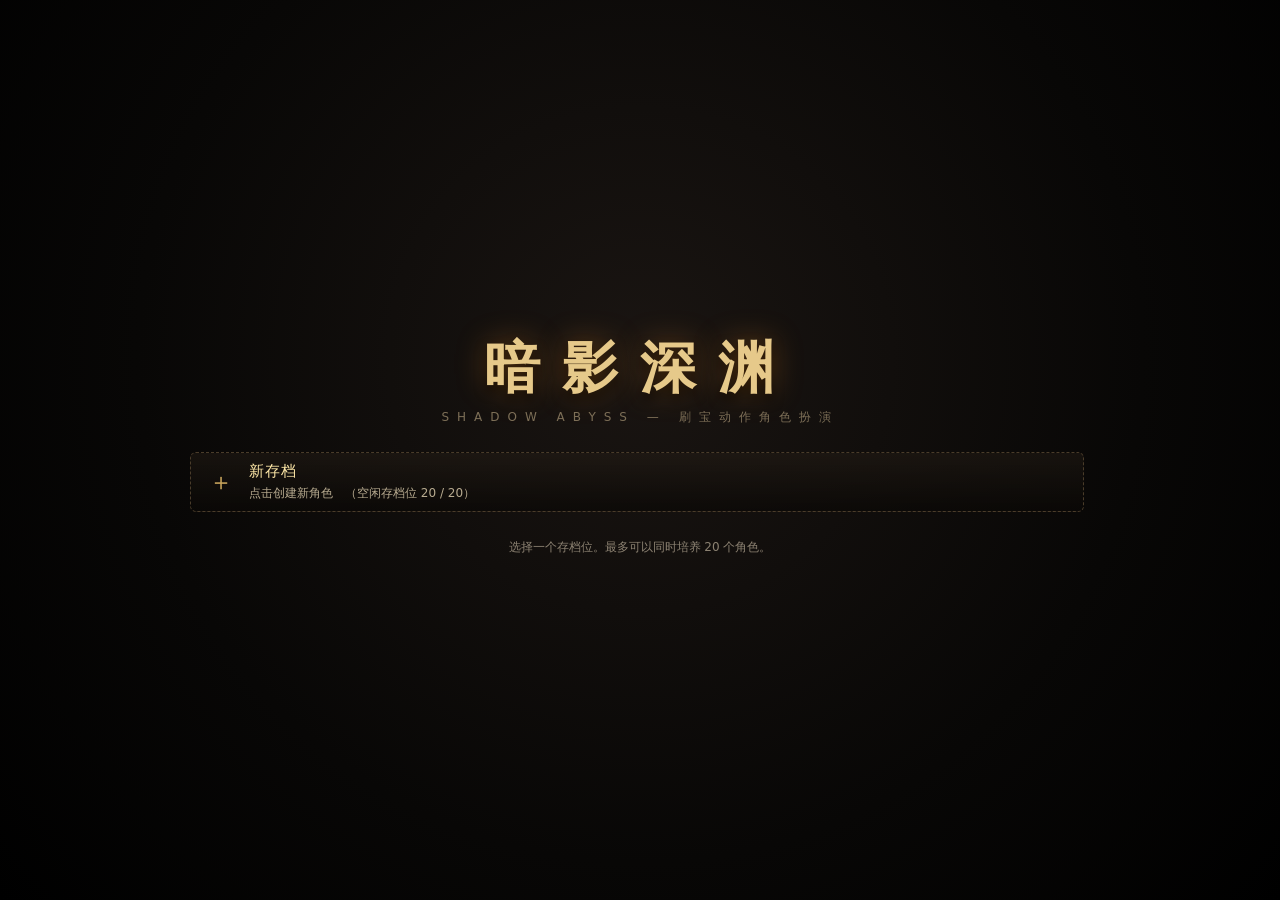
==== commit e995851f: "多过滤器：下拉切换 + 命名 + 跨存档共通，新存档默认空过滤器（bump v0.4.0）" ====
--- a/index.html
+++ b/index.html
@@ -27,6 +27,15 @@
       </div>
     </div>
 
+    <!-- 训练场 DPS 面板（只在训练场显示） -->
+    <div id="dps-box" hidden>
+      <div class="dp-hd">训练场 DPS</div>
+      <div class="dp-r"><span>当前 DPS</span><b id="dps-now">0</b></div>
+      <div class="dp-r"><span>峰值 DPS</span><b id="dps-peak">0</b></div>
+      <div class="dp-r"><span>总伤害</span><b id="dps-total">0</b></div>
+      <div class="dp-r dim"><span id="dps-detail">0 次命中</span><b id="dps-mode">单个假人</b></div>
+    </div>
+
     <div id="minimap-wrap">
       <canvas id="minimap" width="180" height="180"></canvas>
       <div id="minimap-label">M 地图</div>
@@ -44,15 +53,16 @@
       <div id="centerbar">
         <div id="skillbar"></div>
         <div id="utilitybar">
-          <button class="ubtn" data-act="potion" title="喝药水 [Q]"><span class="ico">🧪</span><span class="k">Q</span><span class="cnt" id="potion-count">3</span></button>
-          <button class="ubtn" data-act="inventory" title="背包 [I]">背包<span class="k">I</span></button>
-          <button class="ubtn" data-act="character" title="角色 [C]">角色<span class="k">C</span></button>
-          <button class="ubtn" data-act="vendor" title="商人 [V]">商人<span class="k">V</span></button>
-          <button class="ubtn" data-act="craft" title="做装工坊 [G]（城镇）">工坊<span class="k">G</span></button>
-          <button class="ubtn" data-act="stash" title="仓库 [K]（城镇）">仓库<span class="k">K</span></button>
-          <button class="ubtn" data-act="town" title="城镇建设 [B]（城镇）">城镇<span class="k">B</span></button>
-          <button class="ubtn" data-act="settings" title="设置 [O]">设置<span class="k">O</span></button>
-          <button class="ubtn" data-act="help" title="帮助 [H]">帮助<span class="k">H</span></button>
+          <button class="ubtn" data-act="potionLife" data-label="喝生命药水" title="喝生命药水 [Q]"><span class="ico">🧪</span><span class="k">Q</span><span class="cnt" id="potion-count">3</span></button>
+          <button class="ubtn" data-act="inventory" data-label="背包" title="背包 [I]">背包<span class="k">I</span></button>
+          <button class="ubtn" data-act="character" data-label="角色" title="角色 [C]">角色<span class="k">C</span></button>
+          <button class="ubtn" data-act="vendor" data-label="商人" title="商人 [V]">商人<span class="k">V</span></button>
+          <button class="ubtn" data-act="craft" data-label="做装工坊（城镇）" title="做装工坊 [G]">工坊<span class="k">G</span></button>
+          <button class="ubtn" data-act="stash" data-label="仓库（城镇）" title="仓库 [K]">仓库<span class="k">K</span></button>
+          <button class="ubtn" data-act="town" data-label="城镇建设（城镇）" title="城镇建设 [B]">城镇<span class="k">B</span></button>
+          <button class="ubtn" data-act="map" data-label="大地图" title="大地图 [M]">地图<span class="k">M</span></button>
+          <button class="ubtn" data-act="settings" data-label="设置" title="设置 [O]">设置<span class="k">O</span></button>
+          <button class="ubtn" data-act="help" data-label="帮助" title="帮助 [H]">帮助<span class="k">H</span></button>
         </div>
       </div>
 
@@ -73,16 +83,16 @@
       <header><h2>背包</h2><button class="close" data-close="panel-inventory">✕</button></header>
       <div class="pbody inv-body">
         <div class="col-equip">
-          <div class="doll" id="equip-doll"></div>
+          <div class="doll gear-doll" id="equip-doll"></div>
           <div class="mini-stats" id="mini-stats"></div>
         </div>
         <div class="col-inv">
           <div class="grid" id="inv-grid"></div>
           <footer class="inv-foot">
             <span>金币 <b id="inv-gold">0</b></span>
+            <span class="dim small" id="inv-cap"></span>
             <button class="btn" id="btn-sort">整理</button>
-            <button class="btn" id="btn-sell-junk">出售白装</button>
-            <button class="btn" id="btn-sell-magic">出售魔法及以下</button>
+            <button class="btn" id="btn-filter">过滤器</button>
           </footer>
         </div>
       </div>
@@ -116,6 +126,12 @@
         <div class="col-sell">
           <h3>出售（点击物品出售）</h3>
           <div id="vendor-inv" class="grid small"></div>
+          <footer class="inv-foot sell-btns">
+            <button class="btn" id="btn-sell-junk">卖出白装</button>
+            <button class="btn" id="btn-sell-magic">卖出魔法及以下</button>
+            <button class="btn" id="btn-sell-all">一键卖出所有装备</button>
+          </footer>
+          <p class="hint">只卖装备：宝石与通货石不会被卖出；镶有宝石的装备会先询问一次。</p>
         </div>
       </div>
     </section>
@@ -128,14 +144,15 @@
           <div>
             <h3>操作</h3>
             <ul>
-              <li><b>操作模式</b>可在设置（O）中切换，两套模式各有独立按键绑定。</li>
-              <li><b>鼠标模式</b>：左键移动（按住可持续走位）· 右键普攻 · <b>1 2 3 4</b> 释放技能</li>
-              <li><b>WASD 模式</b>：<b>W A S D</b> 移动 · 左键普攻（不移动）· 右键技能1 · <b>1 2 3</b> 释放技能 2/3/4</li>
+              <li><b>操作模式</b>可在设置（<b data-key="settings">O</b>）中切换，两套模式各有独立按键绑定。</li>
+              <li id="help-mode-mouse"><b>鼠标模式</b>：左键移动（按住可持续走位）· 右键普攻 · <b>1 2 3 4</b> 释放技能</li>
+              <li id="help-mode-wasd"><b>WASD 模式</b>：<b>W A S D</b> 移动 · 左键普攻（不移动）· 右键技能1 · <b>1 2 3</b> 释放技能 2/3/4</li>
               <li><b>Shift + 左键</b> 朝该方向普攻　<b>Ctrl + 左键</b> 强制移动到该点</li>
-              <li><b>空格</b> 翻滚闪避（短暂无敌）</li>
-              <li><b>Q / E</b> 喝生命 / 法力药水　<b>F</b> 拾取 / 与人交谈</li>
-              <li><b>I / C / V / H</b> 背包 / 角色 / 商人 / 帮助　<b>M</b> 大地图　<b>O</b> 设置</li>
-              <li><b>G</b> 做装工坊　<b>K</b> 仓库　<b>B</b> 城镇建设　<b>T</b> 往返城镇/深渊</li>
+              <li><b data-key="dodge">空格</b> 翻滚闪避（短暂无敌）</li>
+              <li><b data-key="potionLife">Q</b> / <b data-key="potionMana">E</b> 喝生命 / 法力药水　<b data-key="pickup">F</b> 拾取 / 与人交谈</li>
+              <li><b data-key="inventory">I</b> 背包　<b data-key="character">C</b> 角色　<b data-key="vendor">V</b> 商人　<b data-key="help">H</b> 帮助　<b data-key="map">M</b> 大地图　<b data-key="settings">O</b> 设置</li>
+              <li><b data-key="craft">G</b> 做装工坊　<b data-key="stash">K</b> 仓库　<b data-key="town">B</b> 城镇建设　<b data-key="recall">T</b> 往返城镇/深渊</li>
+              <li>长按 <b data-key="revealFilter">X</b> 显示地上的全部装备（松开恢复）</li>
               <li><b>Esc</b> 暂停　按住 <b>Alt</b> 显示地面物品名</li>
               <li><b>Shift + 点击</b> 物品：快速装备 / 快速出售</li>
             </ul>
@@ -143,11 +160,11 @@
           <div>
             <h3>玩法</h3>
             <ul>
-              <li>营地南侧的 <b class="c-rare">深渊之门</b> 通往地牢；入口处的 <b class="c-magic">回城传送门</b> 按 <b>F</b> 把战利品带回城镇。</li>
+              <li>营地南侧的 <b class="c-rare">深渊之门</b> 通往地牢；入口处的 <b class="c-magic">回城传送门</b> 按 <b data-key="pickup">F</b> 把战利品带回城镇。</li>
               <li>击杀怪物填满进度条后，传送门开启，进入更深层；每 5 层是 <b class="c-boss">深渊领主</b>。</li>
               <li>装备稀有度：<span class="c-common">普通</span> → <span class="c-magic">魔法</span> → <span class="c-rare">稀有</span> → <span class="c-unique">暗金/传奇</span>。</li>
               <li>词缀档位：<b>T1 最强</b>（红）→ <b>T2</b>（粉）→ <b>T3-T4</b>（青）→ <b>T5-T6</b>（绿）→ <b>T7-T8 最弱</b>（灰）；同档内数值随物品等级继续增长。</li>
-              <li><b>做装</b>：用晋升石 / 炼化石 / 混沌石 / 点金石等通货改造装备，详见工坊（G）。</li>
+              <li><b>做装</b>：用晋升石 / 炼化石 / 混沌石 / 点金石等通货改造装备，详见工坊（<b data-key="craft">G</b>）。</li>
               <li>分解装备得到 <b class="c-magic">深渊残晶</b>，用于升级城镇建筑换取永久加成。</li>
               <li>死亡不会丢进度，但会损失 10% 金币并在本层入口复活。</li>
               <li>游戏有 <b>3 个存档位</b>，可同时培养不同角色。</li>
@@ -165,7 +182,7 @@
           <h3>物品栏 <span class="dim small">点击物品放上工作台</span></h3>
           <div id="craft-inv" class="grid small"></div>
           <h3>装备栏 <span class="dim small">身上的装备也能改造</span></h3>
-          <div id="craft-gear" class="craft-gear"></div>
+          <div id="craft-gear" class="craft-gear gear-doll"></div>
           <div class="craft-foot">
             <span id="craft-shards">深渊残晶 0</span>
             <span class="dim small">通货石数量会自动统计背包 + 仓库</span>
@@ -174,6 +191,81 @@
         <div class="col-craft-bench">
           <div class="bench" id="craft-bench"></div>
           <div id="craft-log" class="craft-log"></div>
+        </div>
+      </div>
+    </section>
+
+    <!-- 装备过滤器 -->
+    <section class="panel" id="panel-filter" hidden>
+      <header><h2>装备过滤器</h2><button class="close" data-close="panel-filter">✕</button></header>
+      <div class="pbody filter-body">
+        <!-- 过滤器库：所有存档共用同一批过滤器，这里选当前要用的那一个 -->
+        <div class="flt-bar">
+          <span class="dim small">过滤器</span>
+          <select id="flt-pick" class="flt-pick" title="选择当前使用 / 编辑的过滤器"></select>
+          <button class="btn tiny" id="btn-flt-new">新建</button>
+          <button class="btn tiny" id="btn-flt-rename">重命名</button>
+          <button class="btn tiny danger" id="btn-flt-del">删除</button>
+          <span class="dim small" id="flt-tip"></span>
+        </div>
+        <div class="flt-head">
+          <label class="flt-toggle"><input type="checkbox" id="filter-enabled"> 启用过滤器</label>
+          <span class="dim small">最多 20 条规则，<b>靠前的规则优先生效</b>；一条规则内的所有细则需同时满足</span>
+          <span class="dim small" id="filter-count"></span>
+        </div>
+        <div id="filter-rules" class="flt-rules"></div>
+        <div class="flt-foot">
+          <button class="btn" id="btn-filter-add">+ 新增规则</button>
+          <button class="btn danger" id="btn-filter-clear">清空全部规则</button>
+        </div>
+        <h3>导入 / 导出 <span class="dim small">点按钮才会弹出文本框：导出拿去备份，导入会作为新的过滤器加进列表</span></h3>
+        <div class="flt-foot">
+          <button class="btn" id="btn-filter-export">导出过滤器</button>
+          <button class="btn" id="btn-filter-import">导入过滤器</button>
+          <span class="dim small" id="filter-msg"></span>
+        </div>
+        <p class="hint dim" id="filter-hint"></p>
+      </div>
+      <!-- 点「导出 / 导入」才盖在整块面板上的小窗（放在 .pbody 外面，
+           这样滚轮不会把那层灰底连同输入框一起滚走） -->
+      <div class="flt-io" id="filter-io" hidden>
+        <div class="flt-io-box">
+          <h3 id="filter-io-title">导出过滤器</h3>
+          <p class="hint dim" id="filter-io-hint"></p>
+          <textarea id="filter-json" class="flt-json" spellcheck="false"></textarea>
+          <div class="flt-foot">
+            <button class="btn" id="btn-filter-io-ok">复制</button>
+            <button class="btn" id="btn-filter-io-close">关闭</button>
+            <span class="dim small" id="filter-io-msg"></span>
+          </div>
+        </div>
+      </div>
+      <!-- 新建 / 重命名过滤器：盖在过滤器面板上的小窗 -->
+      <div class="flt-io" id="flt-name-io" hidden>
+        <div class="flt-io-box name-box">
+          <h3 id="flt-name-title">新建过滤器</h3>
+          <p class="hint dim" id="flt-name-hint"></p>
+          <input type="text" id="flt-name-input" class="flt-name-input" maxlength="16" spellcheck="false" autocomplete="off">
+          <div class="flt-foot">
+            <button class="btn" id="btn-flt-name-ok">确定</button>
+            <button class="btn" id="btn-flt-name-cancel">取消</button>
+            <span class="dim small" id="flt-name-msg"></span>
+          </div>
+        </div>
+      </div>
+      <!-- 词缀选择（勾选式）：盖在过滤器面板上，不参与 togglePanel -->
+      <div class="flt-io afx" id="affix-pick" hidden>
+        <div class="flt-io-box afx-box">
+          <h3>选择词缀 <span class="dim small" id="affix-pick-count"></span></h3>
+          <p class="hint dim" id="affix-pick-hint"></p>
+          <label class="flt-toggle"><input type="checkbox" id="affix-hide-conflict"> 隐藏与装备筛选冲突的词缀</label>
+          <div class="afx-list" id="affix-list"></div>
+          <div class="flt-foot">
+            <button class="btn" id="btn-affix-none">全不选</button>
+            <button class="btn" id="btn-affix-ok">确定</button>
+            <button class="btn" id="btn-affix-close">取消</button>
+            <span class="dim small" id="affix-msg"></span>
+          </div>
         </div>
       </div>
     </section>
@@ -185,11 +277,16 @@
         <div class="bs-head">
           <span>深渊残晶 <b id="bs-shards">0</b></span>
           <span class="dim small" id="bs-bonus"></span>
+          <span class="dim small" id="bs-sum"></span>
+        </div>
+        <div class="bs-btns">
           <button class="btn" id="btn-salvage-junk">分解所有白装</button>
           <button class="btn" id="btn-salvage-magic">分解魔法及以下</button>
-          <button class="btn" id="btn-bs-town">城镇建设 [B]</button>
-        </div>
-        <div id="bs-list" class="vlist"></div>
+          <button class="btn" id="btn-salvage-all">一键分解所有装备</button>
+          <button class="btn" id="btn-bs-town">城镇建设</button>
+        </div>
+        <p class="hint">点击背包里的装备即可分解；镶有宝石的装备会先询问一次。</p>
+        <div id="bs-grid" class="grid"></div>
       </div>
     </section>
 
@@ -263,7 +360,7 @@
       </div>
     </section>
 
-    <!-- 深渊之门（只负责进入深渊） -->
+    <!-- 深渊之门（选层数 + 选难度） -->
     <section class="panel" id="panel-rift" hidden>
       <header><h2>深渊之门</h2><button class="close" data-close="panel-rift">✕</button></header>
       <div class="pbody rift-body">
@@ -277,7 +374,8 @@
           <button class="btn big" id="rift-enter">进入深渊</button>
         </div>
         <div id="rift-diff" class="dim small"></div>
-        <p class="hint dim">想重新分配属性 / 被动 / 技能点，去找城里的<b class="c-rare">深渊向导 · 塞拉</b>。</p>
+        <h3>难度等级 <span class="dim small">在更高难度击败领主可解锁下一档</span></h3>
+        <div id="rift-diffs" class="diff-list"></div>
       </div>
     </section>
 
@@ -314,7 +412,7 @@
           </div>
           <div class="sk-headctl">
             <button class="btn big" id="sk-add">+1 点</button>
-            <div class="dim small">分支 5 / 10 / 15 / 20 / 25 级解锁<br>同档位只能选一个，换分支需洗点</div>
+            <div class="dim small">分支 5/10/15/20/25 级解锁，同档位只能选一个</div>
           </div>
         </div>
         <div class="sk-treewrap"><div class="sk-tree" id="sk-tree"></div></div>
@@ -330,12 +428,68 @@
         <div id="mode-pick" class="mode-pick"></div>
         <p class="hint" id="mode-desc"></p>
         <h3>按键绑定 <span class="dim small" id="bind-mode-label"></span></h3>
-        <p class="hint">点击按键按钮后按下新按键即可改键；<b>Delete</b> 清除绑定，<b>Esc</b> 放弃修改。同一按键在同模式下只会保留一个动作。</p>
-        <div id="bind-list" class="bind-list"></div>
-        <p class="hint" id="bind-warn" style="color:#ff8f8f"></p>
+        <p class="hint">默认是<b>键盘（WASD）模式</b>；想改键就打开下面的窗口。</p>
         <div class="settings-foot">
-          <button class="btn" id="btn-bind-reset">恢复默认按键</button>
+          <button class="btn" id="btn-bind-open">自定义按键</button>
+        </div>
+        <h3>音量</h3>
+        <div class="vol-row">
+          <span class="vl">背景音乐</span>
+          <input type="range" id="music-vol" min="0" max="100" step="5" value="60">
+          <b id="music-vol-val">60</b>
+        </div>
+        <div class="vol-row">
+          <span class="vl">音效</span>
+          <input type="range" id="sfx-vol" min="0" max="100" step="5" value="80">
+          <b id="sfx-vol-val">80</b>
+        </div>
+        <h3>界面显示</h3>
+        <p class="hint">控制人物头顶与脚下的状态条；关闭后画面更干净。</p>
+        <div class="settings-foot">
+          <button class="btn" id="btn-hpbar">在人物头顶显示血条</button>
+          <button class="btn" id="btn-manabar">在人物头顶显示蓝条</button>
+          <button class="btn" id="btn-dodgebar">在人物脚下显示闪避条</button>
+        </div>
+        <div class="settings-foot">
           <button class="btn" id="btn-sound">音效：开</button>
+        </div>
+      </div>
+      <!-- 自定义按键：盖在设置面板上的小窗（点按钮才弹出） -->
+      <div class="flt-io" id="bind-io" hidden>
+        <div class="flt-io-box bind-box">
+          <h3>自定义按键 <span class="dim small" id="bind-io-mode"></span></h3>
+          <p class="hint">点击按键按钮后按下新按键即可改键；<b>Delete</b> 清除绑定，<b>Esc</b> 放弃修改。同一按键在同模式下只会保留一个动作。</p>
+          <div id="bind-list" class="bind-list"></div>
+          <p class="hint" id="bind-warn" style="color:#ff8f8f"></p>
+          <div class="flt-foot">
+            <button class="btn" id="btn-bind-reset">恢复默认按键</button>
+            <button class="btn" id="btn-bind-close">关闭</button>
+          </div>
+        </div>
+      </div>
+    </section>
+
+    <!-- 训练场（戈登） -->
+    <section class="panel" id="panel-training" hidden>
+      <header><h2>训练大师 · 戈登</h2><button class="close" data-close="panel-training">✕</button></header>
+      <div class="pbody menu-body">
+        <p class="dim">进训练场打假人，测你自己的伤害。假人不会还手、也打不死，屏幕左上角会实时显示 DPS。</p>
+        <div id="training-modes" class="menu-btns"></div>
+        <p class="hint dim">测完从旁边的传送门按 F 离开（或脱战后按 T 回城）。训练场里的伤害不会影响深渊进度。</p>
+        <div class="settings-foot">
+          <button class="btn" id="btn-training-town">城镇建设</button>
+        </div>
+      </div>
+    </section>
+
+    <!-- 通用确认框 -->
+    <section class="panel center" id="panel-confirm" hidden>
+      <header><h2 id="confirm-title">确认</h2></header>
+      <div class="pbody menu-body">
+        <p id="confirm-text" class="dim"></p>
+        <div class="menu-btns">
+          <button class="btn big" id="btn-confirm-ok">确认</button>
+          <button class="btn big" id="btn-confirm-cancel">取消</button>
         </div>
       </div>
     </section>
@@ -392,6 +546,7 @@
 <script src="js/combat.js"></script>
 <script src="js/entities.js"></script>
 <script src="js/render.js"></script>
+<script src="js/filter.js"></script>
 <script src="js/ui.js"></script>
 <script src="js/game.js"></script>
 <script src="js/main.js"></script>
--- a/styles.css
+++ b/styles.css
@@ -32,6 +32,8 @@
 .c-common{color:var(--c-common)} .c-magic{color:var(--c-magic)}
 .c-rare{color:var(--c-rare)} .c-unique{color:var(--c-unique)}
 .c-boss{color:#ff6b4a}
+.c-gem{color:#9fe8ff}
+.c-orb{color:#ffcf6b}
 .hidden{display:none!important}
 
 /* ================= HUD ================= */
@@ -152,7 +154,7 @@
 .panel::before{
   content:"";position:absolute;inset:3px;border:1px solid rgba(200,164,92,.18);border-radius:3px;pointer-events:none;
 }
-#panel-inventory{left:50%;top:52%;transform:translate(-50%,-50%);width:790px;max-width:96vw}
+#panel-inventory{left:50%;top:52%;transform:translate(-50%,-50%);width:880px;max-width:96vw}
 #panel-character{left:50%;top:50%;transform:translate(-50%,-50%);width:680px;max-width:96vw}
 #panel-vendor{left:50%;top:50%;transform:translate(-50%,-50%);width:760px;max-width:96vw}
 #panel-help{left:50%;top:50%;transform:translate(-50%,-50%);width:720px;max-width:96vw}
@@ -175,7 +177,8 @@
 .pbody::-webkit-scrollbar-thumb{background:#3d332a;border-radius:4px}
 
 .inv-body{display:flex;gap:14px}
-.col-equip{width:250px;flex:none}
+.col-equip{width:296px;flex:none;display:flex;flex-direction:column;align-items:center}
+.col-equip .mini-stats,.col-equip .doll{width:100%}
 .col-inv{flex:1;min-width:0}
 .grid{display:grid;grid-template-columns:repeat(10,1fr);gap:3px}
 .grid.small{grid-template-columns:repeat(8,1fr)}
@@ -196,8 +199,6 @@
 /* 孔位标识：装备图标下方的菱形，一个孔一颗，无孔不显示 */
 .sockets{display:flex;gap:3px;align-items:flex-end}
 .cell .sockets{position:absolute;bottom:1px;left:0;right:0;justify-content:center}
-/* 双手武器最多 8 孔：上面 4 颗、下面 4 颗，夹住图标 */
-.cell .sockets.top{bottom:auto;top:1px}
 .sockets i{
   width:6px;height:6px;display:block;flex:none;
   background:#241f19;border:1px solid #7a6845;border-radius:1px;
@@ -215,13 +216,15 @@
   text-shadow:0 0 5px rgba(0,0,0,.95),0 1px 2px #000;pointer-events:none;
 }
 .cell.upgrade{border-color:#2f6b34}
-/* 等级 / 属性不足，无法穿戴：红色边框 */
+/* 等级 / 属性不足，无法穿戴：红色边框（红框优先，绿箭头照常显示） */
 .cell.cant-equip{
   border-color:#c0342f;
   box-shadow:inset 0 0 0 1px rgba(255,80,80,.85),0 0 7px rgba(190,40,40,.35);
 }
-.cell.cant-equip .up-mark{display:none}
 .inv-foot{display:flex;align-items:center;gap:8px;margin-top:10px;font-size:12px}
+/* 商人的批量卖出按钮：和铁匠铺一样排成一行，文字不折行（窄窗口横向滚动） */
+.inv-foot.sell-btns{flex-wrap:nowrap;overflow-x:auto}
+.inv-foot.sell-btns .btn{flex:none;white-space:nowrap}
 .inv-foot b{color:#ffe9a8}
 .btn{
   background:linear-gradient(180deg,#2c2419,#1a140f);border:1px solid #4a3c2a;color:#cbb894;border-radius:3px;
@@ -231,21 +234,48 @@
 .btn.big{padding:9px 18px;font-size:13px}
 .btn.danger:hover{border-color:var(--red);color:#ffb3ae}
 .btn[disabled]{opacity:.4;cursor:default}
+.btn.tgl{opacity:.6}
+.btn.tgl.on{opacity:1;border-color:var(--gold);color:#ffe9a8;background:linear-gradient(180deg,#33291c,#1a140f)}
 
 /* 装备栏 */
-.doll{display:grid;grid-template-columns:repeat(2,1fr);gap:5px;margin-bottom:12px}
+/* ================= 装备栏（按参考图排布） =================
+ *            头盔
+ *   手套     胸甲     项链
+ *   主手     腰带     副手
+ *   戒指1    靴子     戒指2
+ * 两个地方共用同一套排布：背包左侧的装备栏、做装工坊左侧的装备栏。
+ */
+.gear-doll{display:grid;grid-template-columns:repeat(3,1fr);gap:6px;align-items:stretch}
+.gear-doll>[data-slot="helm"]{grid-area:1/2/2/3}
+.gear-doll>[data-slot="gloves"]{grid-area:2/1/3/2}
+.gear-doll>[data-slot="chest"]{grid-area:2/2/3/3}
+.gear-doll>[data-slot="amulet"]{grid-area:2/3/3/4}
+.gear-doll>[data-slot="weapon"]{grid-area:3/1/4/2}
+.gear-doll>[data-slot="belt"]{grid-area:3/2/4/3}
+.gear-doll>[data-slot="offhand"]{grid-area:3/3/4/4}
+.gear-doll>[data-slot="ring1"]{grid-area:4/1/5/2}
+.gear-doll>[data-slot="boots"]{grid-area:4/2/5/3}
+.gear-doll>[data-slot="ring2"]{grid-area:4/3/5/4}
+.doll{margin-bottom:12px}
+/* 装备栏：格子做成正方形（宽度由列宽决定，高度跟着走）；背包与做装工坊共用 */
+.gear-doll{max-width:282px;min-width:0;overflow:hidden}
+.gear-doll>.slot-equip{min-width:0;overflow:hidden}
 .slot-equip{
-  position:relative;height:44px;border:1px solid #332b22;border-radius:3px;
-  background:linear-gradient(180deg,#1b1611,#0e0b09);display:flex;align-items:center;gap:7px;padding:0 7px;
-  cursor:pointer;font-size:18px;
+  position:relative;aspect-ratio:1 / 1;border:1px solid #332b22;border-radius:4px;
+  background:linear-gradient(180deg,#1b1611,#0e0b09);
+  display:flex;flex-direction:column;align-items:center;justify-content:center;gap:3px;
+  padding:4px 4px 12px;cursor:pointer;
 }
 .slot-equip:hover{border-color:var(--gold)}
+.slot-equip.empty{border-style:dashed}
 .slot-equip.empty .nm{color:#6f6656}
-/* 已穿戴装备也显示孔位菱形（图标下方） */
-.slot-equip .sockets{position:absolute;left:7px;bottom:3px}
-.slot-equip .sockets.top{bottom:auto;top:3px}
-.slot-equip .g{width:18px;text-align:center;flex:none}
-.slot-equip .nm{font-size:11px;overflow:hidden;text-overflow:ellipsis;white-space:nowrap;flex:1}
+/* 已穿戴装备也显示孔位菱形（图标下方居中） */
+.slot-equip .sockets{position:absolute;left:50%;transform:translateX(-50%);bottom:3px}
+.slot-equip .g{font-size:24px;line-height:1;flex:none;opacity:.9}
+.slot-equip .nm{
+  font-size:10.5px;line-height:1.25;text-align:center;max-width:100%;width:100%;
+  overflow:hidden;text-overflow:ellipsis;white-space:nowrap;
+}
 .mini-stats{font-size:12px;line-height:1.75;color:#b8ab90}
 .mini-stats .row{display:flex;justify-content:space-between;border-bottom:1px dashed rgba(200,164,92,.14)}
 .mini-stats .row b{color:#e8dcbb}
@@ -304,6 +334,11 @@
 .sk-hdesc{font-size:12px;color:#8c8272;margin-top:2px}
 .sk-hstats{font-size:12px;color:#b8ab90;margin-top:5px}
 .sk-hstats .skmods{margin-top:4px;font-size:11px;color:#8ce07a}
+.sk-hstats .skgain{margin-top:5px;padding-top:5px;border-top:1px dashed rgba(200,164,92,.2);color:#cfe0f5}
+.sk-hstats .skgain .hd{color:#d8c79f;margin-right:4px}
+.sk-hstats .skgain b{color:#8ce07a}
+.sk-hstats .skgain.maxed{color:#8ce07a}
+.sk-hstats .skgain.bad{color:#ff8f8f}
 .sk-headctl{flex:none;text-align:right;font-size:11px;line-height:1.5}
 .sk-treewrap{overflow:auto;border:1px solid #2b241c;border-radius:5px;background:rgba(0,0,0,.22)}
 .sk-tree{position:relative;width:1000px;height:440px}
@@ -439,18 +474,27 @@
   background:linear-gradient(180deg,rgba(16,13,10,.98),rgba(9,7,6,.98));
   border:1px solid #5a4a30;border-radius:4px;box-shadow:0 10px 30px rgba(0,0,0,.9);
 }
-#tooltip .tname{font-size:14px;letter-spacing:1px;margin-bottom:2px}
+#tooltip .tname{font-size:14px;letter-spacing:1px;margin-bottom:2px;display:flex;align-items:baseline;gap:10px}
+/* 名称行右侧的「装备评分」 */
+#tooltip .tnm{flex:1;min-width:0}
+#tooltip .tscore{margin-left:auto;font-size:11px;letter-spacing:0;color:#d8c79f;white-space:nowrap}
+#tooltip .tscore b{color:#ffe9a8;font-size:12px}
 #tooltip .ttype{font-size:11px;color:#8c8272;margin-bottom:6px}
 #tooltip .tsep{height:1px;background:linear-gradient(90deg,rgba(200,164,92,.4),transparent);margin:6px 0}
 #tooltip .tstat{color:#9fd8ff}
 #tooltip .tstat.good{color:#8ce07a}
 #tooltip .timplicit{color:#d8c79f}
 #tooltip .tunique{color:#ffb861}
-#tooltip .tflavor{color:#8c8272;font-style:italic;font-size:11px}
+#tooltip .tflavor{color:#8c8272;font-style:italic;font-size:11px;white-space:pre-line}
 #tooltip .treq{font-size:11px}
 #tooltip .treq.bad{color:#ff8f8f}
 #tooltip .tcmp{font-size:11px;margin-top:4px}
 #tooltip .up{color:#8ce07a} #tooltip .down{color:#ff8f8f}
+/* 秒伤 / 坚韧 的对比徽章 */
+#tooltip .cmp{font-size:11px;white-space:nowrap}
+#tooltip .cmp.up{color:#8ce07a} #tooltip .cmp.down{color:#ff8f8f} #tooltip .cmp.eq{color:#8c8272}
+#tooltip .tstat.tough{color:#d8c79f}
+#tooltip .tstat.tough b{color:#ffe9a8}
 #tooltip .tsock{color:#c9c9c9}
 #tooltip .tprice{color:#ffe9a8;margin-top:6px}
 /* 词缀：数值 + 档位 + 范围 + 填充条 */
@@ -483,19 +527,18 @@
 }
 #tooltip .akind.pre{color:#ffb861;border-color:#7a4a1c;background:rgba(255,140,60,.12)}
 #tooltip .akind.suf{color:#8fd6ff;border-color:#33507f;background:rgba(120,180,255,.12)}
-/* 装备对比：左右两个各自独立的窗口（互不拉伸，中间留一条竖线） */
-#tooltip.wide{max-width:none}
+/* 装备对比：左右（戴两枚戒指时是三个）各自独立成窗，高度互不拉伸。
+ * 外层 #tooltip 不画底也不画框 —— 否则短的那个窗口会被拉成一个空框。 */
+#tooltip.wide{max-width:none;background:none;border:0;box-shadow:none;padding:0}
 #tooltip .twin{display:flex;gap:16px;align-items:flex-start}
 #tooltip .tcol{
   position:relative;width:292px;flex:none;display:flex;flex-direction:column;
-  padding:8px 10px;border:1px solid rgba(200,164,92,.26);border-radius:4px;
-  background:rgba(0,0,0,.22);
-}
-#tooltip .tcol + .tcol::before{
-  content:"";position:absolute;left:-9px;top:0;bottom:0;width:1px;background:rgba(200,164,92,.4);
-}
-#tooltip .tcol.old{opacity:.94}
-#tooltip .tcol.new{border-color:rgba(140,224,122,.32)}
+  padding:8px 10px;border:1px solid #5a4a30;border-radius:4px;
+  background:linear-gradient(180deg,rgba(16,13,10,.98),rgba(9,7,6,.98));
+  box-shadow:0 10px 30px rgba(0,0,0,.9);
+}
+#tooltip .tcol.old{opacity:1}
+#tooltip .tcol.new{border-color:rgba(140,224,122,.42)}
 #tooltip .tcol-hd{
   font-size:11px;letter-spacing:1px;color:#c8a45c;margin-bottom:5px;padding-bottom:3px;
   border-bottom:1px solid rgba(200,164,92,.28);white-space:nowrap;overflow:hidden;text-overflow:ellipsis;
@@ -504,7 +547,7 @@
 #tooltip .tcol.new .tcol-hd{color:#8ce07a}
 #tooltip .tcol.new .tcol-hd::before{content:"▶ ";color:#4f8a45}
 #tooltip .tcol-body{flex:none}
-#tooltip .tcol-body .tprice{display:none}
+/* 金币 / 残晶价值每个窗口各自显示（评分对比结论仍只在右窗底部） */
 #tooltip .tcol-body .tcmp{display:none}
 #tooltip .tcol-body .tcraft{display:none}
 #tooltip .tcmp-foot{
@@ -528,23 +571,8 @@
 #tooltip .bad{color:#ff8f8f}
 
 /* ================= 存档位 ================= */
-.slot-list{display:flex;gap:16px;justify-content:center;flex-wrap:wrap;margin-bottom:8px}
-.slot-card{
-  width:250px;min-height:210px;padding:16px;border:1px solid #4a3c2a;border-radius:6px;
-  background:linear-gradient(180deg,rgba(40,32,24,.7),rgba(10,8,6,.9));text-align:left;
-  display:flex;flex-direction:column;gap:6px;
-}
-.slot-card.empty{border-style:dashed;align-items:center;justify-content:center;text-align:center;cursor:pointer}
-.slot-card.empty:hover{border-color:var(--gold);transform:translateY(-3px)}
-.slot-card .sc-idx{font-size:11px;letter-spacing:3px;color:#7d6f57}
-.slot-card .sc-name{font-size:20px;color:#f0e2c0;letter-spacing:2px}
-.slot-card .sc-row{font-size:12px;color:#b8ab90;display:flex;justify-content:space-between;border-bottom:1px dashed rgba(200,164,92,.14);padding:2px 0}
-.slot-card .sc-row b{color:#e8dcbb}
-.slot-card .sc-glyph{font-size:40px;text-align:center}
-.slot-card .sc-btns{display:flex;gap:8px;margin-top:auto}
-.slot-card .sc-btns .btn{flex:1;text-align:center}
+/* 旧卡片式存档位已被横幅式（#slot-list / .slot-banner）取代，相关规则一并删除 */
 #slot-list+.ss-foot{margin-top:16px}
-#class-pick[hidden]{display:none}
 
 /* ================= 做装工坊 ================= */
 #panel-craft{left:50%;top:50%;transform:translate(-50%,-50%);width:1020px;max-width:97vw}
@@ -557,16 +585,12 @@
 .col-craft-left .grid{max-height:none;overflow:visible}
 .col-craft-left h3{margin-top:12px}
 .col-craft-left h3:first-child{margin-top:0}
-.craft-gear{display:grid;grid-template-columns:repeat(2,1fr);gap:5px}
-.cg-slot{
-  display:flex;align-items:center;gap:6px;padding:4px 6px;border:1px solid #332b22;border-radius:4px;
-  background:rgba(0,0,0,.25);font-size:11px;cursor:pointer;position:relative;
-}
-.cg-slot.has:hover{border-color:var(--gold);background:rgba(200,164,92,.08)}
-.cg-slot.bench-on{border-color:var(--gold);box-shadow:0 0 0 1px rgba(200,164,92,.5) inset;background:rgba(200,164,92,.10)}
-.cg-slot .cg-name{width:44px;flex:none;color:#8c8272}
-.cg-slot .cg-ico{font-size:16px;flex:none}
-.cg-slot .sockets{position:static;margin-left:auto}
+/* 做装工坊的装备栏与背包装备栏完全同一套外观：
+ * .gear-doll 提供 3 列排布与 data-slot 定位，.slot-equip 提供方形格子 */
+.craft-gear{margin-left:auto;margin-right:auto}
+.craft-gear .slot-equip.bench-on{border-color:var(--gold);box-shadow:0 0 0 1px rgba(200,164,92,.5) inset;background:rgba(200,164,92,.10)}
+/* 物品栏为空时的那句提示：占满整行，别被 8 列网格挤成竖排 */
+.col-craft-left .grid>.hint{grid-column:1 / -1}
 .craft-foot{display:flex;align-items:center;gap:10px;margin-top:12px;font-size:11.5px;color:#b8ab90;flex-wrap:wrap}
 .craft-foot #craft-shards{color:#9fe8ff}
 
@@ -613,10 +637,98 @@
 .craft-log .bad{color:#ff8f8f}
 .cell.bench-on{border-color:var(--gold) !important;box-shadow:0 0 0 1px rgba(200,164,92,.55) inset}
 
+/* ================= 装备过滤器 ================= */
+#panel-filter{left:50%;top:50%;transform:translate(-50%,-50%);width:780px;max-width:96vw}
+.filter-body{text-align:left}
+.flt-head{display:flex;align-items:center;gap:12px;flex-wrap:wrap;font-size:12px;margin-bottom:10px}
+/* 过滤器库：下拉选择 + 新建 / 重命名 / 删除 */
+.flt-bar{display:flex;align-items:center;gap:8px;flex-wrap:wrap;margin-bottom:10px;font-size:12px}
+.flt-pick{
+  min-width:180px;max-width:290px;background:#120e0b;border:1px solid #3a3126;border-radius:4px;
+  color:#f0e2c0;font-size:12px;padding:3px 6px;cursor:pointer;
+}
+.flt-name-input{
+  width:100%;background:#120e0b;border:1px solid #3a3126;border-radius:4px;color:#f0e2c0;
+  font-size:13px;padding:6px 8px;letter-spacing:1px;
+}
+.flt-io-box.name-box{max-width:420px}
+.flt-toggle{display:flex;align-items:center;gap:5px;color:#d8c79f;cursor:pointer;user-select:none}
+.flt-rules{display:flex;flex-direction:column;gap:7px;max-height:46vh;overflow:auto;padding-right:2px}
+.frule{border:1px solid #332b22;border-radius:5px;padding:7px 9px;background:rgba(0,0,0,.28);font-size:12px}
+.frule.dragging{opacity:.45}
+.frule.drag-over{border-color:var(--gold);box-shadow:0 0 0 1px rgba(200,164,92,.45) inset}
+.frule .fr-idx{cursor:grab}
+/* 词缀勾选面板 */
+.afx-box{width:560px;max-width:92vw}
+.afx-list{
+  max-height:46vh;overflow:auto;margin:8px 0;padding:6px;border:1px solid #332b22;border-radius:4px;
+  background:rgba(0,0,0,.25);
+}
+.afx-group{font-size:11px;color:#c8a45c;margin:6px 2px 4px;letter-spacing:1px}
+.afx-items{display:grid;grid-template-columns:repeat(auto-fill,minmax(160px,1fr));gap:3px}
+.afx-item{
+  display:flex;align-items:center;gap:5px;font-size:11.5px;padding:3px 5px;border-radius:3px;
+  border:1px solid transparent;cursor:pointer;
+}
+.afx-item:hover{background:rgba(200,164,92,.10)}
+.afx-item.on{border-color:#4a3c2a;background:rgba(200,164,92,.14)}
+.afx-item .an{color:#e8dcbb;white-space:nowrap;overflow:hidden;text-overflow:ellipsis}
+.afx-item .as{color:#8c8272;font-size:10.5px;margin-left:auto;white-space:nowrap}
+.fcond .pick-min{color:#8c8272;font-size:11px}
+.fcond .btn.pick{padding:1px 8px;font-size:11px}
+.frule.hide{border-left:3px solid #a8452f}
+.frule.show{border-left:3px solid #8ce07a}
+.frule .fr-hd{display:flex;align-items:center;gap:7px;flex-wrap:wrap}
+.frule .fr-idx{
+  width:18px;height:18px;line-height:17px;text-align:center;font-size:10px;flex:none;
+  border:1px solid #4a3c2a;border-radius:3px;color:#c8a45c;
+}
+.frule .fr-act{color:#8c8272}
+.frule .fr-sum{flex:1;min-width:120px;color:#b8ab90;font-size:11px}
+.frule select,.fcond select{
+  background:#191410;border:1px solid #4a3c2a;color:#e8dcbb;border-radius:3px;padding:2px 4px;font-size:11.5px;
+}
+.frule .fr-conds{display:flex;flex-direction:column;gap:5px;margin-top:7px;padding-left:6px;border-left:1px dashed rgba(200,164,92,.18)}
+.fcond{display:flex;align-items:center;gap:6px;flex-wrap:wrap}
+.fcond .flt-num,.fcond .flt-txt{
+  background:#191410;border:1px solid #4a3c2a;color:#e8dcbb;border-radius:3px;padding:2px 6px;font-size:11.5px;width:170px;
+}
+.fcond .flt-num{width:80px}
+.btn.tiny{padding:1px 6px;font-size:11px;line-height:1.5}
+.flt-foot{display:flex;align-items:center;gap:8px;flex-wrap:wrap;margin-top:10px}
+.flt-json{
+  width:100%;height:120px;background:#120e0b;border:1px solid #332b22;border-radius:4px;color:#b8ab90;
+  font-family:Consolas,monospace;font-size:11px;padding:6px;resize:vertical;
+}
+/* 被过滤器判为「隐藏」的格子：内容照常显示，只把稀有度光晕换成一道暗色边框 */
+.cell.flt-hide{
+  border-color:#1c1814;
+  box-shadow:inset 0 0 0 1px rgba(76,68,56,.55);
+  background:linear-gradient(180deg,#161310,#0b0908);
+}
+.cell.flt-show{box-shadow:0 0 0 1px #8ce07a inset,0 0 8px rgba(140,224,122,.35)}
+.cell .flt-mark{position:absolute;left:1px;top:0;font-size:10px;color:#8ce07a;text-shadow:0 0 4px #000}
+/* 导入 / 导出小窗：盖在整块过滤器面板上的一层灰底 + 文本框 */
+.flt-io{
+  position:absolute;inset:0;z-index:6;display:flex;align-items:center;justify-content:center;
+  background:rgba(8,5,4,.8);border-radius:6px;
+}
+.flt-io[hidden]{display:none}
+.flt-io-box{
+  width:92%;max-width:620px;padding:12px 14px;border:1px solid #4a3c2a;border-radius:6px;
+  background:linear-gradient(180deg,#241d16,#12100c);box-shadow:0 14px 34px rgba(0,0,0,.65);
+}
+.flt-io-box h3{margin:0 0 6px}
+.flt-io-box .flt-json{height:150px}
+.flt-io-box .flt-foot{margin-top:8px}
+
 /* ================= 铁匠铺 / 分解 ================= */
 #panel-blacksmith{left:50%;top:50%;transform:translate(-50%,-50%);width:660px;max-width:96vw}
-.bs-head{display:flex;align-items:center;gap:12px;flex-wrap:wrap;margin-bottom:10px;font-size:12px}
+.bs-head{display:flex;align-items:center;gap:12px;flex-wrap:wrap;margin-bottom:6px;font-size:12px}
 .bs-head b{color:#9fe8ff}
+/* 分解按钮固定排成一排（窄窗口时横向滚动，不再被挤到第二行） */
+.bs-btns{display:flex;align-items:center;gap:8px;flex-wrap:nowrap;overflow-x:auto;margin-bottom:10px}
+.bs-btns .btn{flex:none;white-space:nowrap}
 
 /* ================= 宝石格子（背包内按品质区分底色） ================= */
 .cell.gem-cat{background:linear-gradient(180deg,#1a1a26,#0b0b12)}
@@ -722,7 +834,21 @@
 .bcard.hl{box-shadow:0 0 0 1px var(--gold) inset}
 
 /* ================= 深渊向导 ================= */
-#panel-rift{left:50%;top:50%;transform:translate(-50%,-50%);width:520px;max-width:96vw}
+#panel-rift{left:50%;top:50%;transform:translate(-50%,-50%);width:640px;max-width:96vw}
+/* 难度选择卡片 */
+.diff-list{display:grid;grid-template-columns:repeat(3,1fr);gap:7px;text-align:left}
+.dcard{
+  border:1px solid #332b22;border-radius:5px;padding:7px 9px;background:rgba(0,0,0,.28);
+  cursor:pointer;font-size:11.5px;line-height:1.5;transition:border-color .12s ease,transform .08s ease;
+}
+.dcard:hover{transform:translateY(-1px)}
+.dcard.on{background:rgba(200,164,92,.10);box-shadow:0 0 0 1px rgba(200,164,92,.35) inset}
+.dcard.locked{opacity:.55;cursor:not-allowed}
+.dcard .dn{font-size:13px;letter-spacing:1px}
+.dcard .dn .dr{font-size:10px;margin-left:4px;opacity:.7}
+.dcard .dd{color:#8c8272;font-size:10.5px;margin-top:2px}
+.dcard .dl{margin-top:4px;color:#8ce07a;font-size:10.5px}
+.dcard .dl.bad{color:#ff8f8f}
 #panel-respec{left:50%;top:50%;transform:translate(-50%,-50%);width:760px;max-width:96vw}
 #panel-skill{left:50%;top:50%;transform:translate(-50%,-50%);width:1040px;max-width:97vw}
 .rift-body{text-align:center}
@@ -755,7 +881,7 @@
   text-shadow:0 0 30px rgba(255,150,40,.35),0 6px 12px #000;font-weight:600;
 }
 .ss-sub{margin:2px 0 26px;font-size:12px;letter-spacing:8px;color:#7d6f57}
-#class-pick{display:flex;gap:16px;justify-content:center;flex-wrap:wrap}
+/* #class-pick 的布局在文件末尾的弹窗样式里统一定义 */
 .class-card{
   width:230px;padding:16px;border:1px solid #4a3c2a;border-radius:6px;cursor:pointer;
   background:linear-gradient(180deg,rgba(40,32,24,.7),rgba(10,8,6,.9));transition:.18s;text-align:left;
@@ -796,9 +922,94 @@
 .bind-row.capturing{background:rgba(200,164,92,.14);box-shadow:0 0 0 1px var(--gold) inset}
 .bind-row.capturing .bkey{color:#fff;animation:bindpulse 1s infinite}
 @keyframes bindpulse{0%,100%{opacity:1}50%{opacity:.45}}
-.settings-foot{display:flex;gap:10px;margin-top:10px}
+/* 存档位列表：20 个也要能滚（起始界面不撑高） */
+#slot-list{
+  display:flex;flex-direction:column;gap:10px;width:100%;
+  max-height:58vh;overflow-y:auto;overflow-x:hidden;padding-right:6px;
+}
+#slot-list::-webkit-scrollbar{width:9px}
+#slot-list::-webkit-scrollbar-thumb{background:#3a2f22;border-radius:4px}
+
+/* 横幅式存档条目：一行一个，两行信息 */
+.slot-banner{
+  display:flex;align-items:center;gap:12px;width:100%;box-sizing:border-box;
+  padding:9px 14px;border:1px solid #4a3c2a;border-radius:6px;cursor:pointer;
+  background:linear-gradient(180deg,rgba(40,32,24,.72),rgba(10,8,6,.9));
+}
+.slot-banner:hover{border-color:var(--gold);transform:translateY(-2px)}
+.slot-banner .sb-glyph{flex:none;width:32px;text-align:center;font-size:24px}
+.slot-banner .sb-lines{flex:1;min-width:0}
+.slot-banner .sb-l1{display:flex;align-items:baseline;gap:14px;font-size:14px;color:#f0e2c0;letter-spacing:1px}
+.slot-banner .sb-l1 .sb-lv{color:#e8dcbb;font-size:13px}
+.slot-banner .sb-l1 .sb-time{margin-left:auto;font-size:12px;color:#b8ab90}
+.slot-banner .sb-l2{display:flex;justify-content:space-between;gap:14px;margin-top:4px;font-size:12px;color:#b8ab90}
+/* 难度标签：颜色 / 描边跟游戏内 HUD 的难度一致（.tag + 内联 diff.color） */
+.slot-banner .sb-l2 .diff-tag{font-size:11px;padding:0 6px;letter-spacing:1px}
+.slot-banner .sb-save{margin-top:2px;font-size:11px;color:#7d6f57}
+.slot-banner .sb-del{flex:none;padding:2px 9px;letter-spacing:0}
+.slot-banner.add{border-style:dashed;background:linear-gradient(180deg,rgba(40,32,24,.45),rgba(10,8,6,.7))}
+.slot-banner.add .sb-plus{flex:none;width:32px;text-align:center;font-size:24px;color:#c8a45c}
+.slot-banner.add .sb-l1{color:#ffe9a8;font-size:15px}
+.slot-banner.add:hover{border-color:var(--gold)}
+
+/* 职业选择：盖在起始界面上的弹窗（存档列表留在后面） */
+#class-pick{
+  position:absolute;inset:0;z-index:40;background:rgba(4,3,2,.78);
+  display:flex;align-items:center;justify-content:center;padding:24px;
+}
+#class-pick[hidden]{display:none}
+#class-pick .pick-box{
+  max-width:96vw;max-height:92vh;overflow:auto;padding:16px 18px;border:1px solid #4a3c2a;border-radius:6px;
+  background:linear-gradient(180deg,#231d17,#120e0b);box-shadow:0 18px 50px rgba(0,0,0,.85);
+}
+#class-pick .pick-hd{font-size:14px;letter-spacing:2px;color:#c8a45c;margin-bottom:12px;text-align:center}
+#class-pick .pick-hd b{color:#ffe9a8}
+#class-pick .pick-cards{display:flex;gap:14px;justify-content:center;flex-wrap:wrap}
+#class-pick .pick-foot{display:flex;justify-content:center;margin-top:14px}
+
+.settings-foot{display:flex;gap:10px;margin-top:10px;flex-wrap:wrap}
+/* 音量滑条 */
+.vol-row{display:flex;align-items:center;gap:10px;margin:6px 0;font-size:12px;color:#d8c79f}
+.vol-row .vl{width:64px;flex:none}
+.vol-row input[type=range]{
+  flex:1;min-width:0;height:18px;background:transparent;-webkit-appearance:none;appearance:none;cursor:pointer;
+}
+.vol-row input[type=range]::-webkit-slider-runnable-track{height:5px;border-radius:3px;background:#2a2118}
+.vol-row input[type=range]::-webkit-slider-thumb{
+  -webkit-appearance:none;appearance:none;width:14px;height:14px;margin-top:-4.5px;border-radius:50%;
+  background:linear-gradient(180deg,#e8cf94,#a8894c);border:1px solid #4a3c2a;
+}
+.vol-row input[type=range]::-moz-range-track{height:5px;border-radius:3px;background:#2a2118}
+.vol-row input[type=range]::-moz-range-thumb{width:13px;height:13px;border-radius:50%;background:#e8cf94;border:1px solid #4a3c2a}
+.vol-row b{width:34px;text-align:right;color:#ffe9a8;font-family:Consolas,monospace}
+.bind-box{width:560px;max-width:92vw}
+.bind-box .bind-list{max-height:52vh;overflow:auto}
 
 #fatal{
   position:absolute;inset:0;z-index:99;background:#150707;color:#ffb3ae;padding:24px;font:12px/1.6 monospace;
   white-space:pre-wrap;overflow:auto;
 }
+
+/* 训练场（戈登）与通用确认框：都摆在屏幕正中 */
+#panel-training{left:50%;top:50%;transform:translate(-50%,-50%);width:520px;max-width:96vw}
+#panel-confirm{
+  left:50%;top:50%;transform:translate(-50%,-50%);width:430px;max-width:94vw;
+  text-align:center;z-index:70;
+}
+#panel-confirm .menu-body{padding:16px 18px}
+#panel-confirm #confirm-text{line-height:1.8;margin:0 0 14px;color:#d8c79f}
+#panel-confirm .menu-btns{flex-direction:row;justify-content:center;gap:12px}
+
+/* 训练场 DPS 面板（只在训练场显示） */
+#dps-box{
+  position:absolute;left:14px;top:86px;z-index:25;pointer-events:none;
+  min-width:186px;padding:8px 10px;border:1px solid #5a4a30;border-radius:5px;
+  background:linear-gradient(180deg,rgba(16,13,10,.92),rgba(9,7,6,.92));
+  box-shadow:0 6px 20px rgba(0,0,0,.75);font-size:11.5px;
+}
+#dps-box .dp-hd{font-size:11px;letter-spacing:1px;color:#c8a45c;margin-bottom:5px}
+#dps-box .dp-r{display:flex;justify-content:space-between;gap:12px;line-height:1.7;color:#b8ab90}
+#dps-box .dp-r b{color:#ffe9a8;font-family:Consolas,monospace;font-size:12.5px}
+#dps-box .dp-r.dim b{color:#e8dcbb;font-size:11.5px}
+#panel-training .tmode{display:flex;flex-direction:column;align-items:flex-start;gap:2px;text-align:left}
+#panel-training .tmode .dim{font-size:11px}
